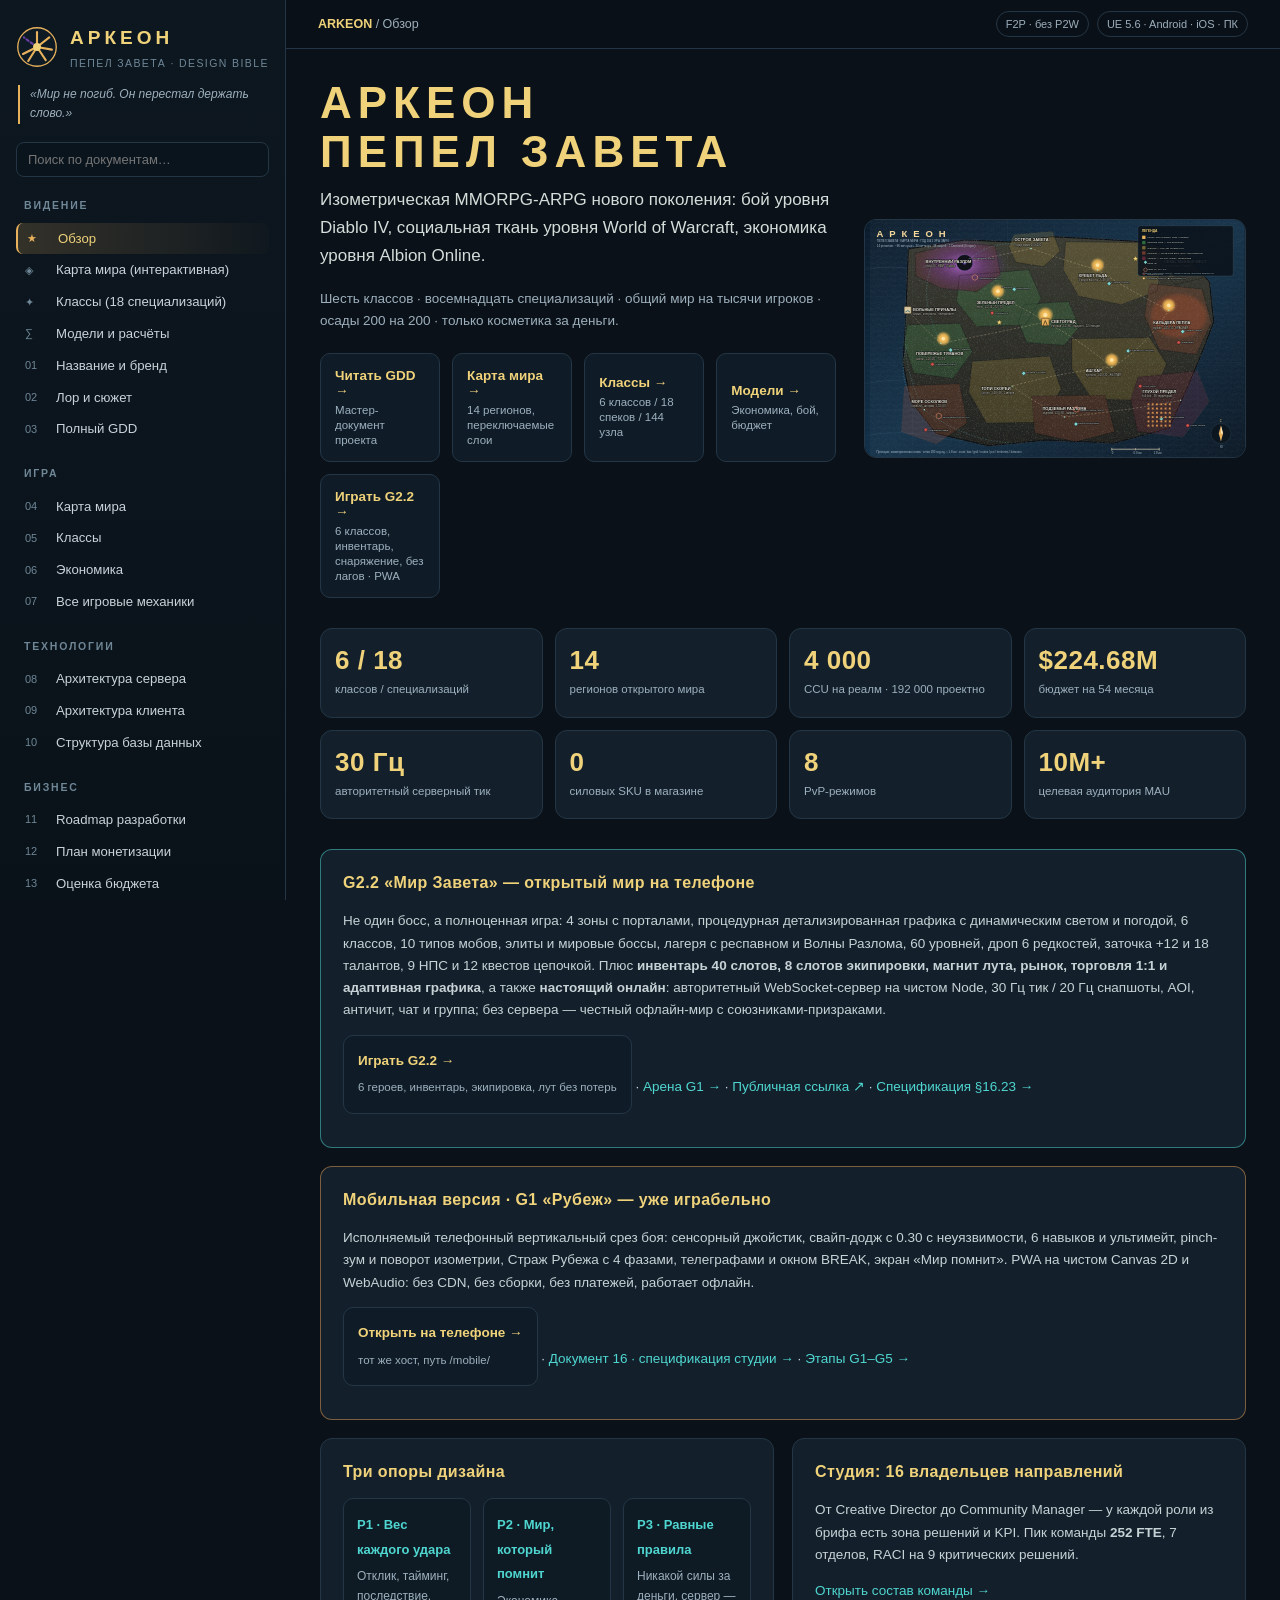
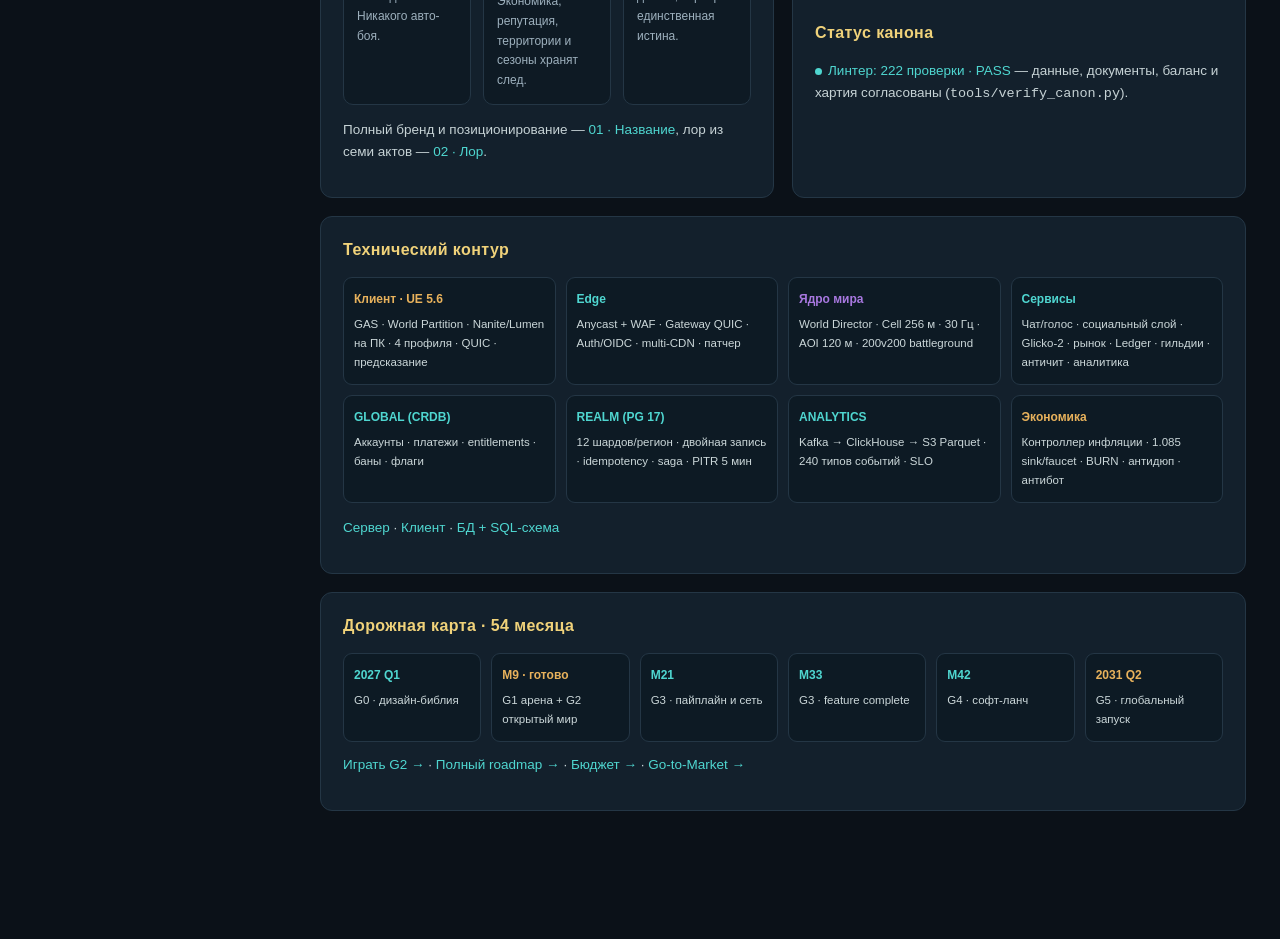
==== index.html @ 611d60ff "G2.2: align version strings and hub copy with the shipped build Co-authored-by: arena-agent <2970537" ====
<!DOCTYPE html>
<html lang="ru">
<head>
<meta charset="utf-8">
<meta name="viewport" content="width=device-width, initial-scale=1">
<title>ARKEON · Пепел Завета — Дизайн-библия</title>
<style>
:root{
  --bg:#0b1118; --bg2:#101a24; --panel:#13202c; --line:#243645;
  --gold:#e8b25c; --gold2:#f0d27a; --cyan:#4fd6d0; --violet:#a878e0;
  --red:#d6534f; --text:#e5e9e8; --muted:#9db0bd; --dim:#6f8797;
}
*{box-sizing:border-box}
html{scroll-behavior:smooth}
body{margin:0;background:var(--bg);color:var(--text);font:15px/1.65 -apple-system,BlinkMacSystemFont,"Segoe UI",Roboto,Arial,sans-serif}
a{color:var(--cyan);text-decoration:none} a:hover{text-decoration:underline}
button{font-family:inherit;cursor:pointer}
.layout{display:flex;min-height:100vh}
/* ---------- sidebar ---------- */
.side{width:286px;flex:0 0 286px;background:linear-gradient(180deg,#0d1720,#0a1219);border-right:1px solid var(--line);position:sticky;top:0;height:100vh;overflow-y:auto;padding:22px 16px 40px}
.brand{display:flex;gap:12px;align-items:center;margin-bottom:6px}
.brand svg{flex:0 0 42px}
.brand h1{font-size:19px;letter-spacing:4px;margin:0;color:var(--gold2);font-weight:700}
.brand small{display:block;color:var(--dim);font-size:10.5px;letter-spacing:1.4px;text-transform:uppercase;margin-top:2px}
.tagline{color:var(--muted);font-size:12px;font-style:italic;margin:12px 2px 18px;border-left:2px solid var(--gold);padding-left:10px}
.search{width:100%;padding:9px 11px;background:#0a141d;border:1px solid var(--line);border-radius:8px;color:var(--text);font-size:13px;outline:none}
.search:focus{border-color:var(--cyan)}
.navgroup{margin-top:20px}
.navgroup h4{font-size:10.5px;letter-spacing:1.8px;color:var(--dim);text-transform:uppercase;margin:0 0 8px 8px;font-weight:600}
.nav a{display:flex;gap:9px;align-items:center;padding:7px 9px;border-radius:7px;color:#c7d3d9;font-size:13.2px;line-height:1.35}
.nav a:hover{background:#182836;text-decoration:none}
.nav a.active{background:linear-gradient(90deg,rgba(232,178,92,.18),rgba(232,178,92,.02));color:var(--gold2);border-left:2px solid var(--gold)}
.nav a .num{font-size:11px;color:var(--dim);min-width:22px;font-variant-numeric:tabular-nums}
.nav a.active .num{color:var(--gold)}
.side-foot{margin-top:26px;padding-top:16px;border-top:1px solid var(--line);font-size:11px;color:var(--dim)}
.side-foot code{color:var(--cyan);font-size:10.5px}
/* ---------- main ---------- */
.main{flex:1;min-width:0;padding:0 0 80px}
.topbar{position:sticky;top:0;z-index:5;background:rgba(11,17,24,.92);backdrop-filter:blur(8px);border-bottom:1px solid var(--line);padding:11px 32px;display:flex;justify-content:space-between;align-items:center;gap:16px}
.crumbs{font-size:12.5px;color:var(--muted)} .crumbs b{color:var(--gold2)}
.pill{font-size:11px;border:1px solid var(--line);padding:3px 9px;border-radius:20px;color:var(--muted)}
.content{max-width:1180px;margin:0 auto;padding:30px 34px}
/* ---------- dashboard ---------- */
.hero{display:grid;grid-template-columns:1.15fr .85fr;gap:28px;align-items:center;margin-bottom:30px}
.hero h2{font-size:44px;line-height:1.1;letter-spacing:6px;margin:0 0 10px;color:var(--gold2);font-weight:800}
.hero p.lead{font-size:17px;color:#d4ddd9;margin:0 0 18px}
.hero .sub{color:var(--muted);font-size:13.5px}
.kpis{display:grid;grid-template-columns:repeat(4,1fr);gap:12px;margin:22px 0 30px}
.kpi{background:var(--panel);border:1px solid var(--line);border-radius:12px;padding:16px 14px}
.kpi b{display:block;font-size:26px;color:var(--gold2);letter-spacing:.5px;line-height:1.2}
.kpi span{font-size:11.5px;color:var(--muted)}
.grid2{display:grid;grid-template-columns:1fr 1fr;gap:18px}
.card{background:var(--panel);border:1px solid var(--line);border-radius:12px;padding:20px 22px;margin-bottom:18px}
.card h3{margin:0 0 12px;font-size:16px;color:var(--gold2);letter-spacing:.4px}
.card p{color:#c6d2d5;font-size:13.5px}
.pillars{display:grid;grid-template-columns:repeat(3,1fr);gap:12px;margin-top:12px}
.pillar{border:1px solid var(--line);border-radius:10px;padding:13px;background:#0e1a24}
.pillar b{color:var(--cyan);font-size:13px} .pillar p{font-size:12px;color:var(--muted);margin:6px 0 0}
.launchpad{display:grid;grid-template-columns:repeat(4,1fr);gap:12px}
.launch{border:1px solid var(--line);background:#0f1c27;border-radius:10px;padding:14px;text-align:left;color:var(--text);transition:.15s}
.launch:hover{border-color:var(--gold);transform:translateY(-2px);text-decoration:none}
.launch b{display:block;color:var(--gold2);font-size:13.5px;margin-bottom:4px}
.launch span{font-size:11.5px;color:var(--muted)}
.diagram{display:grid;grid-template-columns:repeat(4,1fr);gap:10px;margin-top:14px}
.dbox{background:#0d1a24;border:1px solid var(--line);border-radius:9px;padding:12px 10px;font-size:11.5px;color:#cbd7d9}
.dbox b{display:block;color:var(--cyan);font-size:12px;margin-bottom:5px}
.dbox.gold b{color:var(--gold)}
.dbox.violet b{color:var(--violet)}
/* map */
.mapwrap{background:#0a141d;border:1px solid var(--line);border-radius:12px;overflow:hidden}
.mapwrap svg{display:block;width:100%;height:auto}
.layers{display:flex;flex-wrap:wrap;gap:8px;margin:12px 0}
.layer-btn{background:#132432;border:1px solid var(--line);color:var(--muted);border-radius:20px;padding:5px 12px;font-size:11.5px}
.layer-btn.on{background:rgba(79,214,208,.14);border-color:var(--cyan);color:var(--cyan)}
/* classes */
.classgrid{display:grid;grid-template-columns:repeat(3,1fr);gap:14px}
.classcard{background:#0f1c27;border:1px solid var(--line);border-radius:12px;padding:16px}
.classcard h4{margin:0 0 3px;color:var(--gold2);font-size:16px}
.classcard .role{font-size:11.5px;color:var(--cyan);margin-bottom:10px}
.classcard dl{display:grid;grid-template-columns:auto 1fr;gap:4px 10px;font-size:11.8px;margin:0}
.classcard dt{color:var(--dim)} .classcard dd{margin:0;color:#cdd8da}
.classcard .specs{margin-top:10px;font-size:11.5px;color:var(--muted)}
.charts{display:grid;grid-template-columns:1fr 1fr;gap:16px}
.chart{background:#0a141d;border:1px solid var(--line);border-radius:12px;overflow:hidden}
.chart svg,.chart img{display:block;width:100%;height:auto}
.chart .cap{padding:9px 14px;font-size:11.5px;color:var(--muted);border-top:1px solid var(--line)}
/* ---------- markdown ---------- */
.md h1{font-size:31px;color:var(--gold2);letter-spacing:.6px;margin:0 0 8px;line-height:1.25}
.md h2{font-size:23px;color:var(--gold2);margin:34px 0 12px;padding-bottom:8px;border-bottom:1px solid var(--line)}
.md h3{font-size:18px;color:#e7d7ad;margin:26px 0 10px}
.md h4{font-size:15px;color:var(--cyan);margin:20px 0 8px}
.md p{color:#d2dcdd;margin:10px 0}
.md blockquote{border-left:3px solid var(--gold);background:#101d28;margin:14px 0;padding:10px 16px;color:var(--muted);font-size:13.5px}
.md blockquote p{margin:4px 0}
.md ul,.md ol{padding-left:22px;color:#d2dcdd} .md li{margin:4px 0}
.md code{background:#0b1a24;border:1px solid #1e3340;border-radius:4px;padding:1px 5px;color:var(--cyan);font-size:12.5px}
.md pre{background:#08131c;border:1px solid var(--line);border-radius:10px;padding:14px 16px;overflow:auto;font-size:12.5px;line-height:1.55}
.md pre code{background:none;border:0;padding:0;color:#bcd6d3}
.md pre.mermaid{background:#0c1a22;border-left:3px solid var(--violet)}
.md table{border-collapse:collapse;width:100%;margin:14px 0;font-size:12.9px;display:block;overflow-x:auto}
.md th,.md td{border:1px solid var(--line);padding:7px 10px;text-align:left;vertical-align:top}
.md th{background:#162634;color:var(--gold2);white-space:nowrap}
.md tr:nth-child(even) td{background:rgba(255,255,255,.018)}
.md td{color:#cdd8da;min-width:90px}
.md hr{border:0;border-top:1px solid var(--line);margin:26px 0}
.md a{color:var(--cyan);border-bottom:1px dotted rgba(79,214,208,.5)}
.md .check{list-style:none;margin-left:-18px}
.md .check:before{content:"☐ ";color:var(--gold)}
.md .mermaid-note{font-size:11px;color:var(--dim);margin-top:-8px;margin-bottom:10px}
.docmeta{display:flex;gap:10px;align-items:center;flex-wrap:wrap;margin-bottom:22px;font-size:11.5px;color:var(--dim)}
.docmeta a{border:1px solid var(--line);border-radius:6px;padding:3px 9px}
.status{display:inline-flex;align-items:center;gap:6px;color:var(--cyan)}
.status i{width:7px;height:7px;background:var(--cyan);border-radius:50%;display:inline-block}
.loader{color:var(--muted);padding:40px;text-align:center}
@media(max-width:1100px){.hero{grid-template-columns:1fr}.kpis,.launchpad,.diagram{grid-template-columns:repeat(2,1fr)}.classgrid,.charts,.grid2{grid-template-columns:1fr}}
@media(max-width:760px){.side{position:relative;width:100%;height:auto;flex-basis:auto;border-right:0;border-bottom:1px solid var(--line)}.layout{display:block}.content{padding:22px 16px}.topbar{padding:10px 16px}.kpis,.launchpad,.diagram,.classgrid,.charts,.grid2{grid-template-columns:1fr}.hero h2{font-size:32px}}
</style>
</head>
<body>
<div class="layout">
  <aside class="side">
    <div class="brand">
      <svg viewBox="0 0 48 48" width="42" height="42" aria-hidden="true">
        <circle cx="24" cy="24" r="22" fill="#0e1a24" stroke="#e8b25c" stroke-width="1.5"/>
        <g stroke="#e8b25c" stroke-width="2.4" stroke-linecap="round">
          <line x1="24" y1="24" x2="24" y2="7"/><line x1="24" y1="24" x2="38" y2="13"/>
          <line x1="24" y1="24" x2="41" y2="27"/><line x1="24" y1="24" x2="34" y2="39"/>
          <line x1="24" y1="24" x2="14" y2="40"/><line x1="24" y1="24" x2="8" y2="32"/>
        </g>
        <line x1="24" y1="24" x2="9" y2="13" stroke="#6b3fa8" stroke-width="2.4" stroke-dasharray="3 3" stroke-linecap="round"/>
        <circle cx="24" cy="24" r="4.5" fill="#f0d27a"/>
      </svg>
      <div><h1>АРКЕОН</h1><small>Пепел Завета · Design Bible</small></div>
    </div>
    <div class="tagline">«Мир не погиб. Он перестал держать слово.»</div>
    <input id="search" class="search" placeholder="Поиск по документам…" autocomplete="off">
    <nav id="nav" class="nav"></nav>
    <div class="side-foot">
      Источник истины: <code>data/canon.json</code><br>
      Проверка: <code>python3 tools/verify_canon.py</code><br>
      Версия 1.2 · 2027-Q1 · 16 документов · G2
    </div>
  </aside>

  <main class="main">
    <div class="topbar">
      <div class="crumbs" id="crumbs"><b>ARKEON</b> / Обзор</div>
      <div style="display:flex;gap:8px"><span class="pill" id="pill">F2P · без P2W</span><span class="pill">UE 5.6 · Android · iOS · ПК</span></div>
    </div>
    <div class="content" id="content"><div class="loader">Загрузка дизайн-библии…</div></div>
  </main>
</div>

<script>
/* ============================ данные навигации ============================ */
const DOCS=[
 {f:'01-title.md',       t:'Название и бренд',        g:'Видение'},
 {f:'02-lore.md',        t:'Лор и сюжет',             g:'Видение'},
 {f:'03-gdd.md',         t:'Полный GDD',              g:'Видение'},
 {f:'04-world-map.md',   t:'Карта мира',              g:'Игра'},
 {f:'05-classes.md',     t:'Классы',                  g:'Игра'},
 {f:'06-economy.md',     t:'Экономика',               g:'Игра'},
 {f:'07-mechanics.md',   t:'Все игровые механики',    g:'Игра'},
 {f:'08-server.md',      t:'Архитектура сервера',     g:'Технологии'},
 {f:'09-client.md',      t:'Архитектура клиента',     g:'Технологии'},
 {f:'10-db.md',          t:'Структура базы данных',   g:'Технологии'},
 {f:'11-roadmap.md',     t:'Roadmap разработки',      g:'Бизнес'},
 {f:'12-monetization.md',t:'План монетизации',        g:'Бизнес'},
 {f:'13-budget.md',      t:'Оценка бюджета',          g:'Бизнес'},
 {f:'14-team.md',        t:'Состав команды',          g:'Бизнес'},
 {f:'15-launch.md',      t:'Запуск и продвижение',    g:'Бизнес'},
 {f:'16-mobile.md',      t:'Мобильная версия (G1)',   g:'Мобильная'},
];
const VIEWS=[
 {id:'overview', t:'Обзор', g:'Видение'},
 {id:'map',      t:'Карта мира (интерактивная)', g:'Видение'},
 {id:'classes',  t:'Классы (18 специализаций)', g:'Видение'},
 {id:'models',   t:'Модели и расчёты', g:'Видение'},
];
const ALL=[...VIEWS,...DOCS.map(d=>({id:d.f,t:d.t,g:d.g}))];
const nav=document.getElementById('nav');
const groups=['Видение','Игра','Технологии','Бизнес','Мобильная'];
let active='overview';
function buildNav(filter=''){
  nav.innerHTML='';
  groups.forEach(g=>{
    const items=ALL.filter(x=>x.g===g && (x.t.toLowerCase().includes(filter)||x.id.toLowerCase().includes(filter)));
    if(!items.length)return;
    const sec=document.createElement('div');sec.className='navgroup';
    sec.innerHTML=`<h4>${g}</h4>`;
    items.forEach(x=>{
      const a=document.createElement('a');a.href='#'+x.id;a.dataset.id=x.id;
      a.innerHTML=`<span class="num">${x.id==='overview'?'★':x.id==='map'?'◈':x.id==='classes'?'✦':x.id==='models'?'∑':x.id.slice(0,2)}</span><span>${x.t}</span>`;
      if(x.id===active)a.classList.add('active');
      a.onclick=e=>{e.preventDefault();go(x.id)};
      sec.appendChild(a);
    });
    nav.appendChild(sec);
  });
}
buildNav();
document.getElementById('search').addEventListener('input',e=>buildNav(e.target.value.trim().toLowerCase()));

/* ============================Мини-рендерер Markdown ============================ */
function esc(s){return s.replace(/&/g,'&amp;').replace(/</g,'&lt;').replace(/>/g,'&gt;').replace(/"/g,'&quot;')}
function inline(s){
  s=esc(s);
  s=s.replace(/`([^`]+)`/g,'<code>$1</code>');
  s=s.replace(/\*\*([^*]+)\*\*/g,'<strong>$1</strong>');
  s=s.replace(/(^|\W)\*([^*\n]+)\*(?=\W|$)/g,'$1<em>$2</em>');
  s=s.replace(/\[([^\]]+)\]\(([^)]+)\)/g,(m,txt,url)=>{
    const target=url.replace(/^docs\//,'').replace(/^\.\//,'');
    const found=DOCS.find(d=>d.f===target||target.startsWith(d.f.slice(0,2)));
    if(found&&!url.startsWith('http'))return `<a href="#${found.f}" data-doc="${found.f}">${txt}</a>`;
    if(/^https?:/.test(url))return `<a href="${url}" target="_blank" rel="noopener">${txt}</a>`;
    return `<a href="${url}" target="_blank" rel="noopener">${txt}</a>`;
  });
  return s;
}
function renderMD(md){
  md=md.replace(/<!--[\s\S]*?-->/g,'');
  const L=md.split('\n');let out=[],i=0;
  const isTable=l=>/^\s*\|/.test(l);
  while(i<L.length){
    let l=L[i];
    if(!l.trim()){i++;continue}
    if(/^```/.test(l.trim())){
      const lang=l.trim().slice(3).trim();let buf=[];
      i++;while(i<L.length&&!/^```/.test(L[i].trim())){buf.push(L[i]);i++}i++;
      const cls=lang==='mermaid'?'mermaid':'';
      out.push(`<pre class="${cls}"><code>${esc(buf.join('\n'))}</code></pre>`);
      if(lang==='mermaid')out.push('<p class="mermaid-note">Mermaid-диаграмма: в GitHub она отображается графически, здесь показан исходник.</p>');
      continue;
    }
    if(/^#{1,4}\s/.test(l)){
      const n=(l.match(/^#+/)||[''])[0].length;
      out.push(`<h${n}>${inline(l.replace(/^#+\s*/,''))}</h${n}>`);i++;continue;
    }
    if(/^>\s?/.test(l)){
      let buf=[];while(i<L.length&&/^>\s?/.test(L[i])){buf.push(L[i].replace(/^>\s?/,''));i++}
      out.push(`<blockquote>${buf.map(x=>`<p>${inline(x)}</p>`).join('')}</blockquote>`);continue;
    }
    if(/^\s*(---|\*\*\*|___)\s*$/.test(l)){out.push('<hr>');i++;continue}
    if(isTable(l)){
      let rows=[];while(i<L.length&&isTable(L[i])){rows.push(L[i].trim());i++}
      const cells=r=>r.replace(/^\||\|$/g,'').split('|').map(c=>c.trim());
      const head=cells(rows[0]);
      let body=rows.slice(rows[1]&&/^[\|\s:\-]+$/.test(rows[1])?2:1).map(r=>`<tr>${cells(r).map(c=>`<td>${inline(c)}</td>`).join('')}</tr>`).join('');
      out.push(`<table><thead><tr>${head.map(h=>`<th>${inline(h)}</th>`).join('')}</tr></thead><tbody>${body}</tbody></table>`);
      continue;
    }
    if(/^\s*([-*]|\d+\.)\s/.test(l)){
      const ordered=/^\s*\d+\./.test(l);let buf=[];
      while(i<L.length&&/^\s*([-*]|\d+\.)\s/.test(L[i])){
        let raw=L[i].replace(/^\s*([-*]|\d+\.)\s/,'');
        let cls='';
        if(/^\[[ xX]\]/.test(raw)){cls=' class="check"';raw=raw.replace(/^\[[ xX]\]\s*/,'')}
        buf.push(`<li${cls}>${inline(raw)}</li>`);i++;
      }
      out.push(`<${ordered?'ol':'ul'}>${buf.join('')}</${ordered?'ol':'ul'}>`);continue;
    }
    // paragraph
    let buf=[];
    while(i<L.length&&L[i].trim()&&!/^#{1,4}\s|^>|^```|^\s*(---|\*\*\*|___)\s*$/.test(L[i])&&!isTable(L[i])&&!/^\s*([-*]|\d+\.)\s/.test(L[i])){buf.push(L[i]);i++}
    out.push(`<p>${inline(buf.join(' '))}</p>`);
  }
  return out.join('\n');
}
function bindDocLinks(root){
  root.querySelectorAll('a[data-doc]').forEach(a=>a.onclick=e=>{e.preventDefault();go(a.dataset.doc)});
}

/* ============================ роутер ============================ */
const content=document.getElementById('content');
const crumbs=document.getElementById('crumbs');
async function fetchText(p){const r=await fetch(p);if(!r.ok)throw new Error(p+' → '+r.status);return r.text()}
function setHeader(title,sub){crumbs.innerHTML=`<b>ARKEON</b> / ${sub?sub+' / ':''}${title}`}
function go(id){
  active=id;buildNav(document.getElementById('search').value.trim().toLowerCase());
  location.hash=id;
  const v=ALL.find(x=>x.id===id);
  setHeader(v?v.t:'Обзор',v&&v.g!=='Видение'?v.g:'');
  if(id==='overview')return viewOverview();
  if(id==='map')return viewMap();
  if(id==='classes')return viewClasses();
  if(id==='models')return viewModels();
  content.innerHTML='<div class="loader">Загрузка документа…</div>';
  fetchText('docs/'+id).then(md=>{
    content.innerHTML=`<div class="docmeta"><span class="status"><i></i> Утверждено к препродакшену · v1.0</span>
      <span>·</span><a href="docs/${id}" target="_blank" rel="noopener">Открыть Markdown ↗</a>
      <span>·</span><span>Источник: docs/${id}</span></div><article class="md" id="article">${renderMD(md)}</article>`;
    bindDocLinks(content);
    window.scrollTo({top:0,behavior:'instant'});
  }).catch(e=>{content.innerHTML=`<div class="loader">Не удалось загрузить docs/${id}: ${e.message}<br><small>Запустите локальный сервер: <code>python3 -m http.server 8000</code></small></div>`});
}

/* ============================ Обзор ============================ */
function viewOverview(){
  content.innerHTML=`
  <div class="hero">
    <div>
      <h2>АРКЕОН<br>ПЕПЕЛ ЗАВЕТА</h2>
      <p class="lead">Изометрическая MMORPG-ARPG нового поколения: бой уровня Diablo IV, социальная ткань уровня World of Warcraft, экономика уровня Albion Online.</p>
      <p class="sub">Шесть классов · восемнадцать специализаций · общий мир на тысячи игроков · осады 200 на 200 · только косметика за деньги.</p>
      <div class="launchpad" style="margin-top:20px">
        <button class="launch" onclick="go('03-gdd.md')"><b>Читать GDD →</b><span>Мастер-документ проекта</span></button>
        <button class="launch" onclick="go('map')"><b>Карта мира →</b><span>14 регионов, переключаемые слои</span></button>
        <button class="launch" onclick="go('classes')"><b>Классы →</b><span>6 классов / 18 спеков / 144 узла</span></button>
        <button class="launch" onclick="go('models')"><b>Модели →</b><span>Экономика, бой, бюджет</span></button>
        <button class="launch" onclick="location.href='mobile/index.html'"><b>Играть G2.2 →</b><span>6 классов, инвентарь, снаряжение, без лагов · PWA</span></button>
      </div>
    </div>
    <div class="mapwrap" id="miniMap" style="max-height:330px;overflow:hidden"><div class="loader">Карта…</div></div>
  </div>

  <div class="kpis">
    <div class="kpi"><b>6 / 18</b><span>классов / специализаций</span></div>
    <div class="kpi"><b>14</b><span>регионов открытого мира</span></div>
    <div class="kpi"><b>4 000</b><span>CCU на реалм · 192 000 проектно</span></div>
    <div class="kpi"><b>$224.68M</b><span>бюджет на 54 месяца</span></div>
    <div class="kpi"><b>30 Гц</b><span>авторитетный серверный тик</span></div>
    <div class="kpi"><b>0</b><span>силовых SKU в магазине</span></div>
    <div class="kpi"><b>8</b><span>PvP-режимов</span></div>
    <div class="kpi"><b>10M+</b><span>целевая аудитория MAU</span></div>
  </div>

  <div class="card" style="border-color:rgba(79,214,208,.5)">
    <h3>G2.2 «Мир Завета» — открытый мир на телефоне</h3>
    <p>Не один босс, а полноценная игра: 4 зоны с порталами, процедурная детализированная графика с динамическим светом и погодой, 6 классов, 10 типов мобов, элиты и мировые боссы, лагеря с респавном и Волны Разлома, 60 уровней, дроп 6 редкостей, заточка +12 и 18 талантов, 9 НПС и 12 квестов цепочкой. Плюс <b>инвентарь 40 слотов, 8 слотов экипировки, магнит лута, рынок, торговля 1:1 и адаптивная графика</b>, а также <b>настоящий онлайн</b>: авторитетный WebSocket-сервер на чистом Node, 30 Гц тик / 20 Гц снапшоты, AOI, античит, чат и группа; без сервера — честный офлайн-мир с союзниками-призраками.</p>
    <p style="margin-top:12px"><a href="mobile/index.html" class="launch" style="display:inline-block;text-decoration:none"><b>Играть G2.2 →</b><span>6 героев, инвентарь, экипировка, лут без потерь</span></a> · <a href="mobile/g1.html">Арена G1 →</a> · <a href="https://reshet21.github.io/Mmorpg-arpg/mobile/" target="_blank" rel="noopener">Публичная ссылка ↗</a> · <a href="#16-mobile.md" onclick="go('16-mobile.md');return false">Спецификация §16.23 →</a></p>
  </div>

  <div class="card" style="border-color:rgba(255,170,90,.45)">
    <h3>Мобильная версия · G1 «Рубеж» — уже играбельно</h3>
    <p>Исполняемый телефонный вертикальный срез боя: сенсорный джойстик, свайп-додж с 0.30 с неуязвимости, 6 навыков и ультимейт, pinch-зум и поворот изометрии, Страж Рубежа с 4 фазами, телеграфами и окном BREAK, экран «Мир помнит». PWA на чистом Canvas 2D и WebAudio: без CDN, без сборки, без платежей, работает офлайн.</p>
    <p style="margin-top:12px"><a href="mobile/index.html" class="launch" style="display:inline-block;text-decoration:none"><b>Открыть на телефоне →</b><span>тот же хост, путь /mobile/</span></a> · <a href="#16-mobile.md" onclick="go('16-mobile.md');return false">Документ 16 · спецификация студии →</a> · <a href="#11-roadmap.md" onclick="go('11-roadmap.md');return false">Этапы G1–G5 →</a></p>
  </div>

  <div class="grid2">
    <div class="card"><h3>Три опоры дизайна</h3>
      <div class="pillars">
        <div class="pillar"><b>P1 · Вес каждого удара</b><p>Отклик, тайминг, последствие. Никакого авто-боя.</p></div>
        <div class="pillar"><b>P2 · Мир, который помнит</b><p>Экономика, репутация, территории и сезоны хранят след.</p></div>
        <div class="pillar"><b>P3 · Равные правила</b><p>Никакой силы за деньги, сервер — единственная истина.</p></div>
      </div>
      <p style="margin-top:14px">Полный бренд и позиционирование — <a href="#01-title.md" onclick="go('01-title.md');return false">01 · Название</a>, лор из семи актов — <a href="#02-lore.md" onclick="go('02-lore.md');return false">02 · Лор</a>.</p>
    </div>
    <div class="card"><h3>Студия: 16 владельцев направлений</h3>
      <p>От Creative Director до Community Manager — у каждой роли из брифа есть зона решений и KPI. Пик команды <b>252 FTE</b>, 7 отделов, RACI на 9 критических решений.</p>
      <p><a href="#14-team.md" onclick="go('14-team.md');return false">Открыть состав команды →</a></p>
      <h3 style="margin-top:18px">Статус канона</h3>
      <p><span class="status"><i></i> Линтер: 222 проверки · PASS</span> — данные, документы, баланс и хартия согласованы (<code>tools/verify_canon.py</code>).</p>
    </div>
  </div>

  <div class="card"><h3>Технический контур</h3>
    <div class="diagram">
      <div class="dbox gold"><b>Клиент · UE 5.6</b>GAS · World Partition · Nanite/Lumen на ПК · 4 профиля · QUIC · предсказание</div>
      <div class="dbox"><b>Edge</b>Anycast + WAF · Gateway QUIC · Auth/OIDC · multi-CDN · патчер</div>
      <div class="dbox violet"><b>Ядро мира</b>World Director · Cell 256 м · 30 Гц · AOI 120 м · 200v200 battleground</div>
      <div class="dbox"><b>Сервисы</b>Чат/голос · социальный слой · Glicko-2 · рынок · Ledger · гильдии · античит · аналитика</div>
      <div class="dbox"><b>GLOBAL (CRDB)</b>Аккаунты · платежи · entitlements · баны · флаги</div>
      <div class="dbox"><b>REALM (PG 17)</b>12 шардов/регион · двойная запись · idempotency · saga · PITR 5 мин</div>
      <div class="dbox"><b>ANALYTICS</b>Kafka → ClickHouse → S3 Parquet · 240 типов событий · SLO</div>
      <div class="dbox gold"><b>Экономика</b>Контроллер инфляции · 1.085 sink/faucet · BURN · антидюп · антибот</div>
    </div>
    <p style="margin-top:14px"><a href="#08-server.md" onclick="go('08-server.md');return false">Сервер</a> · <a href="#09-client.md" onclick="go('09-client.md');return false">Клиент</a> · <a href="#10-db.md" onclick="go('10-db.md');return false">БД + SQL-схема</a></p>
  </div>

  <div class="card"><h3>Дорожная карта · 54 месяца</h3>
    <div class="diagram" style="grid-template-columns:repeat(6,1fr)">
      <div class="dbox"><b>2027 Q1</b>G0 · дизайн-библия</div>
      <div class="dbox gold"><b>M9 · готово</b>G1 арена + G2 открытый мир</div>
      <div class="dbox"><b>M21</b>G3 · пайплайн и сеть</div>
      <div class="dbox"><b>M33</b>G3 · feature complete</div>
      <div class="dbox"><b>M42</b>G4 · софт-ланч</div>
      <div class="dbox gold"><b>2031 Q2</b>G5 · глобальный запуск</div>
    </div>
    <p style="margin-top:12px"><a href="mobile/index.html">Играть G2 →</a> · <a href="#11-roadmap.md" onclick="go('11-roadmap.md');return false">Полный roadmap →</a> · <a href="#13-budget.md" onclick="go('13-budget.md');return false">Бюджет →</a> · <a href="#15-launch.md" onclick="go('15-launch.md');return false">Go-to-Market →</a></p>
  </div>`;
  fetchText('assets/world-map.svg').then(svg=>{
    const el=document.getElementById('miniMap');if(el)el.innerHTML=svg;
  }).catch(()=>{});
  bindDocLinks(content);
}

/* ============================ Карта ============================ */
const LAYERS=[['layer-law','Зоны закона'],['layer-grid','Сетка'],['layer-routes','Маршруты'],['layer-poi','POI и подписи'],['layer-territories','Территории'],['layer-beacons','Светочи']];
function viewMap(){
  content.innerHTML=`<div class="docmeta"><span class="status"><i></i> Векторный ассет · assets/world-map.svg</span><span>·</span><a href="assets/world-map.svg" target="_blank">Открыть SVG ↗</a></div>
  <h1 style="font-size:31px;color:var(--gold2);margin:0 0 8px">Карта мира Аркеон</h1>
  <p style="color:var(--muted);font-size:13.5px">14 регионов · 7 Светочей (шесть горят) · 36 территорий · 8 данжей · 3 рейда · 6 мировых боссов · 38 якорей. Переключайте слои кнопками ниже.</p>
  <div class="layers" id="layers"></div>
  <div class="mapwrap" id="fullMap"><div class="loader">Загрузка карты…</div></div>
  <div class="grid2" style="margin-top:18px">
    <div class="card"><h3>Градация риска</h3><p>Зелёная — PvP выключен · Жёлтая — PvP без потерь · Красная — частичный дроп и 25% BURN · Чёрная — full-loot и 30% BURN. Риск растёт от центра (Светоград) к периферии (Глухой Предел).</p><p><a href="#04-world-map.md" onclick="go('04-world-map.md');return false">Документ по миру →</a></p></div>
    <div class="card"><h3>Данные регионов</h3><div id="regionList" style="font-size:12.5px;color:var(--muted)">Загрузка…</div></div>
  </div>`;
  const lw=document.getElementById('layers');
  LAYERS.forEach(([id,label])=>{
    const b=document.createElement('button');b.className='layer-btn'+(id==='layer-grid'?'':' on');b.textContent=label;b.dataset.layer=id;
    b.onclick=()=>{
      b.classList.toggle('on');
      const g=document.querySelector('#fullMap #'+id);
      if(g)g.style.display=b.classList.contains('on')?'':'none';
    };lw.appendChild(b);
  });
  fetchText('assets/world-map.svg').then(svg=>{
    document.getElementById('fullMap').innerHTML=svg;
    const grid=document.querySelector('#fullMap #layer-grid');if(grid)grid.style.display='none';
  }).catch(e=>{document.getElementById('fullMap').innerHTML='<div class="loader">'+e.message+'</div>'});
  fetchText('data/world.json').then(t=>{
    const w=JSON.parse(t);
    document.getElementById('regionList').innerHTML=w.regions.map(r=>
      `<div style="padding:5px 0;border-bottom:1px solid var(--line)"><b style="color:var(--gold2)">${r.name}</b> · ${r.biome} · L${r.levels} · ${r.law.toUpperCase()}</div>`).join('');
  }).catch(()=>{});
  bindDocLinks(content);
}

/* ============================ Классы ============================ */
function viewClasses(){
  content.innerHTML=`<div class="docmeta"><span class="status"><i></i> Данные: data/classes.json</span><span>·</span><a href="#05-classes.md" onclick="go('05-classes.md');return false">Полная спецификация →</a></div>
  <h1 style="font-size:31px;color:var(--gold2);margin:0 0 8px">Шесть классов · восемнадцать специализаций</h1>
  <p style="color:var(--muted);font-size:13.5px">48 активных навыков, 18 ультимейтов, 144 узла талантов. Таблицы в GDD генерируются из этого же JSON.</p>
  <div class="classgrid" id="classgrid"><div class="loader">Загрузка…</div></div>
  <div class="charts" style="margin-top:18px">
    <div class="chart" id="rolechart"><div class="loader">…</div></div>
    <div class="chart" id="dpschart"><div class="loader">…</div></div>
  </div>`;
  fetchText('data/classes.json').then(t=>{
    const d=JSON.parse(t);
    document.getElementById('classgrid').innerHTML=d.classes.map(c=>`
      <div class="classcard">
        <h4>${c.name_ru} <span style="color:var(--dim);font-size:11px">/ ${c.name_en}</span></h4>
        <div class="role">«${c.title}» · ${c.role}</div>
        <dl>
          <dt>Ресурс</dt><dd>${c.resource.name}</dd>
          <dt>Основной стат</dt><dd>${c.primary_stat}</dd>
          <dt>Оружие</dt><dd>${c.weapons.join(' · ')}</dd>
          <dt>Сложность</dt><dd>${c.difficulty}</dd>
          <dt>Навыков</dt><dd>${c.skills.length} + ультимейт</dd>
        </dl>
        <div class="specs"><b style="color:var(--cyan)">Специализации:</b> ${c.specs.map(s=>s.name).join(' · ')}</div>
        <div class="specs"><b style="color:var(--gold)">Ветки талантов:</b> ${c.talent_branches.map(b=>b.name).join(' / ')}</div>
      </div>`).join('');
  }).catch(e=>{});
  fetchText('assets/charts/classes-summary.svg').then(s=>{document.getElementById('rolechart').innerHTML=s+'<div class="cap">Пространство ролей: риск позиционирования × устойчивый урон</div>'});
  fetchText('assets/charts/combat-dps.svg').then(s=>{document.getElementById('dpschart').innerHTML=s+'<div class="cap">Эталонный DPS L60 после PTR-калибровки · разброс ±1.78%</div>'});
  bindDocLinks(content);
}

/* ============================ Модели ============================ */
function viewModels(){
  content.innerHTML=`<div class="docmeta"><span class="status"><i></i> Исполняемые модели · только stdlib Python</span></div>
  <h1 style="font-size:31px;color:var(--gold2);margin:0 0 8px">Модели и расчёты</h1>
  <p style="color:var(--muted);font-size:13.5px">Каждое число в документах можно пересчитать. Запуск: <code>python3 tools/economy_sim.py</code>, <code>combat_model.py</code>, <code>financial_model.py</code>, <code>gen_docs.py</code>, <code>verify_canon.py --strict</code>.</p>
  <div class="kpis" style="grid-template-columns:repeat(4,1fr)">
    <div class="kpi"><b>PASS</b><span>PI 98.79–100.43 за 30 дней</span></div>
    <div class="kpi"><b>PASS</b><span>sink/faucet 1.028–1.089</span></div>
    <div class="kpi"><b>PASS</b><span>DPS-разброс ±1.78%</span></div>
    <div class="kpi"><b>PASS</b><span>222/222 проверки канона</span></div>
  </div>
  <div class="charts">
    <div class="chart" id="ecochart"><div class="loader">…</div></div>
    <div class="chart" id="budgetchart"><div class="loader">…</div></div>
  </div>
  <div class="grid2" style="margin-top:18px">
    <div class="card"><h3>Экономика · 30 дней</h3>
      <p>Бот-шок на 12-й день, попытка дюпа на 20-й, приток +25% DAU на 25-й. Контроллер <code>R_t</code> удерживает индекс цен в коридоре, реконсиляция ledger отсекает 100% попыток дюпа.</p>
      <p><a href="data/economy_sim_30d.csv" target="_blank">CSV ↓</a> · <a href="#06-economy.md" onclick="go('06-economy.md');return false">Документ →</a></p>
    </div>
    <div class="card"><h3>Бюджет · 5 лет</h3>
      <p>Ровно <b>$224 680 000</b>, 12% контингенси, 5 траншей по вратам G0–G5. Базовый сценарий: окупаемость <b>28.9 мес.</b> после глобального запуска.</p>
      <p><a href="data/budget.csv" target="_blank">Бюджет CSV ↓</a> · <a href="data/revenue_scenarios.csv" target="_blank">Сценарии CSV ↓</a> · <a href="#13-budget.md" onclick="go('13-budget.md');return false">Документ →</a></p>
    </div>
    <div class="card"><h3>Бой: TTK-коридоры</h3>
      <p>Рейд-босс 72M HP → 301 с · данж-босс 14M → 94 с · мировой босс 240M → 253 с · PvP → 9.5 с. Все четыре проверки PASS.</p>
      <p><a href="data/combat_balance.csv" target="_blank">DPS CSV ↓</a></p>
    </div>
    <div class="card"><h3>Схема БД</h3>
      <p>81 таблица, 4 VIEW, триггеры баланса проводок и неотрицательного баланса, партиции, проверки дюпов. Исполняемый DDL: <code>sql/schema.sql</code>.</p>
      <p><a href="sql/schema.sql" target="_blank">Открыть SQL ↗</a> · <a href="#10-db.md" onclick="go('10-db.md');return false">Документ →</a></p>
    </div>
  </div>`;
  fetchText('assets/charts/economy-30d.svg').then(s=>{document.getElementById('ecochart').innerHTML=s+'<div class="cap">Индекс цен, денежная масса и sink/faucet · три шока</div>'});
  fetchText('assets/charts/budget.svg').then(s=>{document.getElementById('budgetchart').innerHTML=s+'<div class="cap">Бюджет по годам, $M (stacked)</div>'});
  bindDocLinks(content);
}

/* ============================ старт ============================ */
window.addEventListener('hashchange',()=>{const h=location.hash.slice(1);if(h&&h!==active)go(h)});
go(location.hash.slice(1)||'overview');
</script>
</body>
</html>
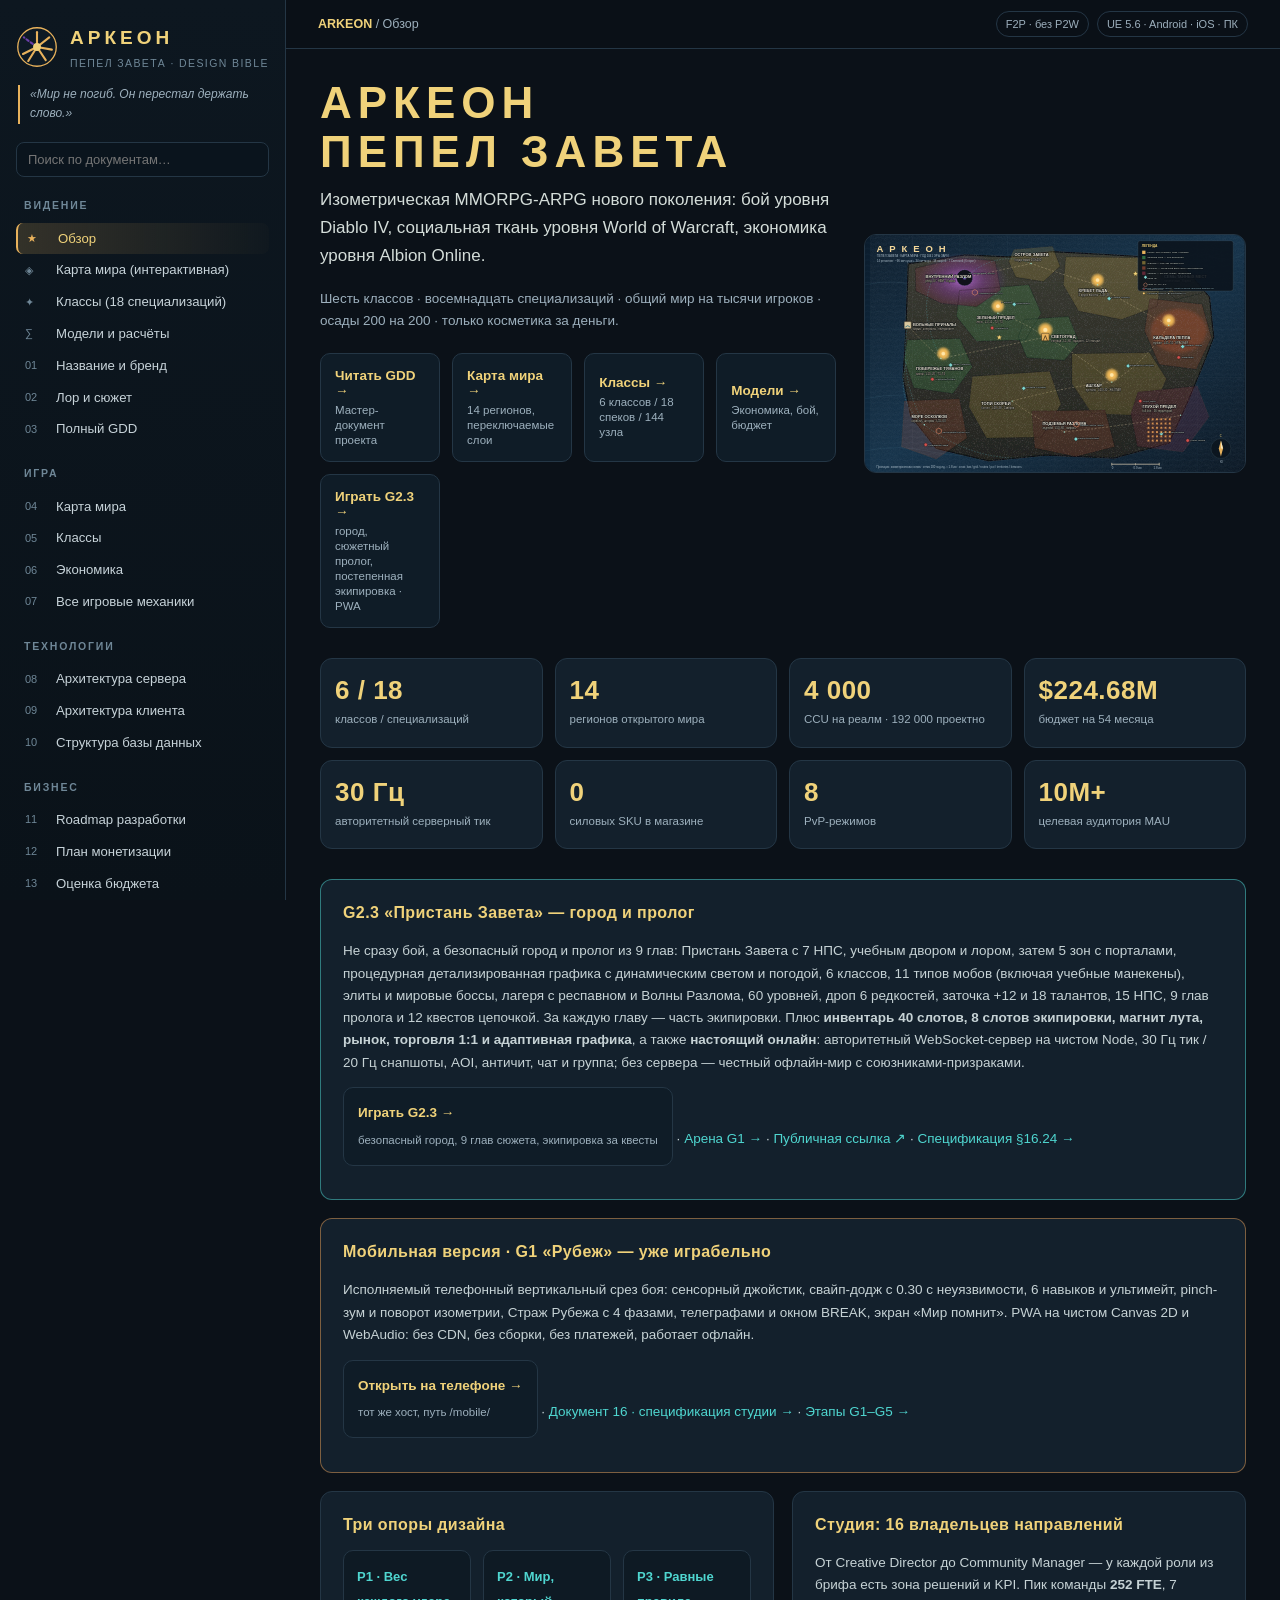
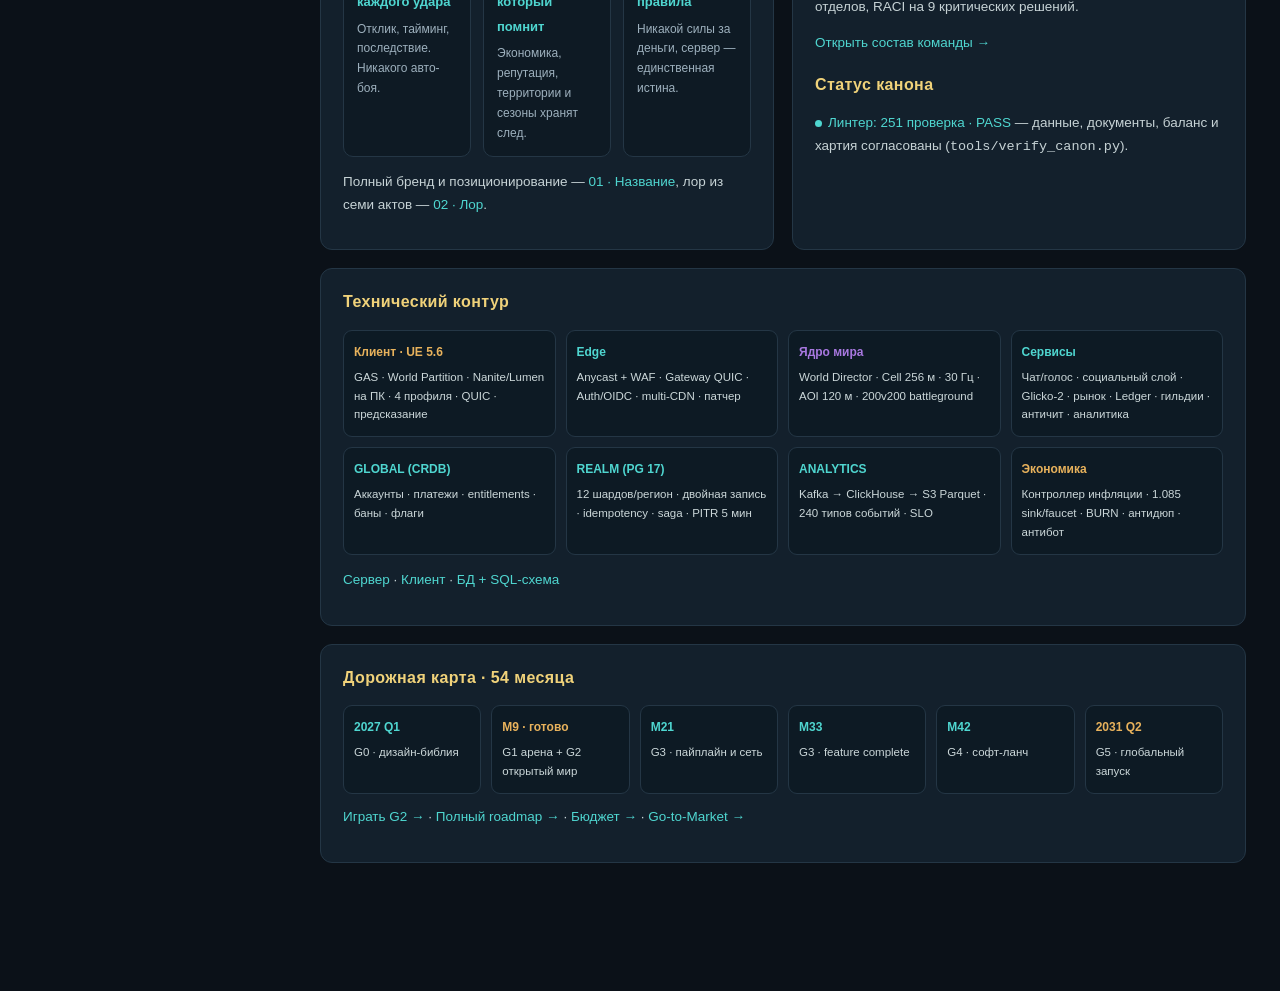
==== commit 21d807e9: "G2.3: safe city Covenant Haven, 9-chapter story prologue, gradual gear rewards Co-authored-by: arena" ====
--- a/index.html
+++ b/index.html
@@ -307,7 +307,7 @@
         <button class="launch" onclick="go('map')"><b>Карта мира →</b><span>14 регионов, переключаемые слои</span></button>
         <button class="launch" onclick="go('classes')"><b>Классы →</b><span>6 классов / 18 спеков / 144 узла</span></button>
         <button class="launch" onclick="go('models')"><b>Модели →</b><span>Экономика, бой, бюджет</span></button>
-        <button class="launch" onclick="location.href='mobile/index.html'"><b>Играть G2.2 →</b><span>6 классов, инвентарь, снаряжение, без лагов · PWA</span></button>
+        <button class="launch" onclick="location.href='mobile/index.html'"><b>Играть G2.3 →</b><span>город, сюжетный пролог, постепенная экипировка · PWA</span></button>
       </div>
     </div>
     <div class="mapwrap" id="miniMap" style="max-height:330px;overflow:hidden"><div class="loader">Карта…</div></div>
@@ -325,9 +325,9 @@
   </div>
 
   <div class="card" style="border-color:rgba(79,214,208,.5)">
-    <h3>G2.2 «Мир Завета» — открытый мир на телефоне</h3>
-    <p>Не один босс, а полноценная игра: 4 зоны с порталами, процедурная детализированная графика с динамическим светом и погодой, 6 классов, 10 типов мобов, элиты и мировые боссы, лагеря с респавном и Волны Разлома, 60 уровней, дроп 6 редкостей, заточка +12 и 18 талантов, 9 НПС и 12 квестов цепочкой. Плюс <b>инвентарь 40 слотов, 8 слотов экипировки, магнит лута, рынок, торговля 1:1 и адаптивная графика</b>, а также <b>настоящий онлайн</b>: авторитетный WebSocket-сервер на чистом Node, 30 Гц тик / 20 Гц снапшоты, AOI, античит, чат и группа; без сервера — честный офлайн-мир с союзниками-призраками.</p>
-    <p style="margin-top:12px"><a href="mobile/index.html" class="launch" style="display:inline-block;text-decoration:none"><b>Играть G2.2 →</b><span>6 героев, инвентарь, экипировка, лут без потерь</span></a> · <a href="mobile/g1.html">Арена G1 →</a> · <a href="https://reshet21.github.io/Mmorpg-arpg/mobile/" target="_blank" rel="noopener">Публичная ссылка ↗</a> · <a href="#16-mobile.md" onclick="go('16-mobile.md');return false">Спецификация §16.23 →</a></p>
+    <h3>G2.3 «Пристань Завета» — город и пролог</h3>
+    <p>Не сразу бой, а безопасный город и пролог из 9 глав: Пристань Завета с 7 НПС, учебным двором и лором, затем 5 зон с порталами, процедурная детализированная графика с динамическим светом и погодой, 6 классов, 11 типов мобов (включая учебные манекены), элиты и мировые боссы, лагеря с респавном и Волны Разлома, 60 уровней, дроп 6 редкостей, заточка +12 и 18 талантов, 15 НПС, 9 глав пролога и 12 квестов цепочкой. За каждую главу — часть экипировки. Плюс <b>инвентарь 40 слотов, 8 слотов экипировки, магнит лута, рынок, торговля 1:1 и адаптивная графика</b>, а также <b>настоящий онлайн</b>: авторитетный WebSocket-сервер на чистом Node, 30 Гц тик / 20 Гц снапшоты, AOI, античит, чат и группа; без сервера — честный офлайн-мир с союзниками-призраками.</p>
+    <p style="margin-top:12px"><a href="mobile/index.html" class="launch" style="display:inline-block;text-decoration:none"><b>Играть G2.3 →</b><span>безопасный город, 9 глав сюжета, экипировка за квесты</span></a> · <a href="mobile/g1.html">Арена G1 →</a> · <a href="https://reshet21.github.io/Mmorpg-arpg/mobile/" target="_blank" rel="noopener">Публичная ссылка ↗</a> · <a href="#16-mobile.md" onclick="go('16-mobile.md');return false">Спецификация §16.24 →</a></p>
   </div>
 
   <div class="card" style="border-color:rgba(255,170,90,.45)">
@@ -349,7 +349,7 @@
       <p>От Creative Director до Community Manager — у каждой роли из брифа есть зона решений и KPI. Пик команды <b>252 FTE</b>, 7 отделов, RACI на 9 критических решений.</p>
       <p><a href="#14-team.md" onclick="go('14-team.md');return false">Открыть состав команды →</a></p>
       <h3 style="margin-top:18px">Статус канона</h3>
-      <p><span class="status"><i></i> Линтер: 222 проверки · PASS</span> — данные, документы, баланс и хартия согласованы (<code>tools/verify_canon.py</code>).</p>
+      <p><span class="status"><i></i> Линтер: 251 проверка · PASS</span> — данные, документы, баланс и хартия согласованы (<code>tools/verify_canon.py</code>).</p>
     </div>
   </div>
 
@@ -458,7 +458,7 @@
     <div class="kpi"><b>PASS</b><span>PI 98.79–100.43 за 30 дней</span></div>
     <div class="kpi"><b>PASS</b><span>sink/faucet 1.028–1.089</span></div>
     <div class="kpi"><b>PASS</b><span>DPS-разброс ±1.78%</span></div>
-    <div class="kpi"><b>PASS</b><span>222/222 проверки канона</span></div>
+    <div class="kpi"><b>PASS</b><span>251/251 проверка канона</span></div>
   </div>
   <div class="charts">
     <div class="chart" id="ecochart"><div class="loader">…</div></div>
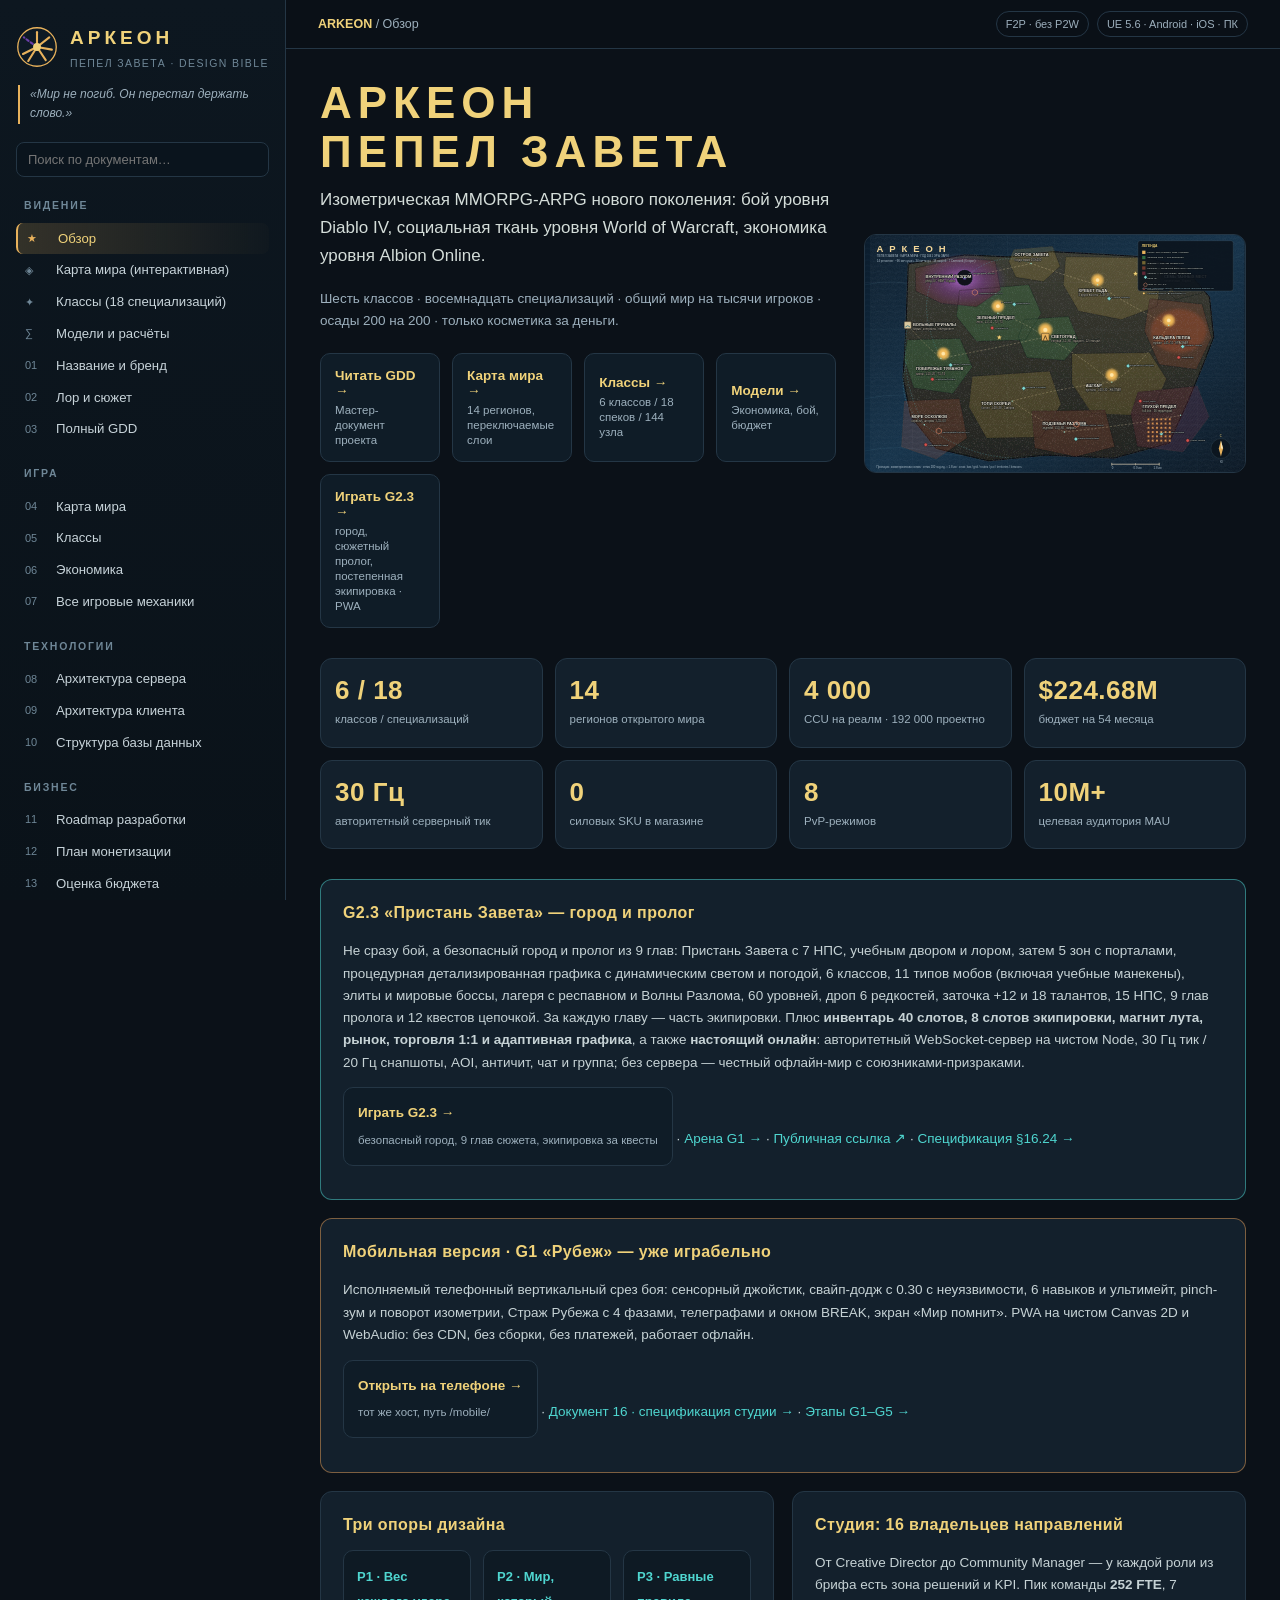
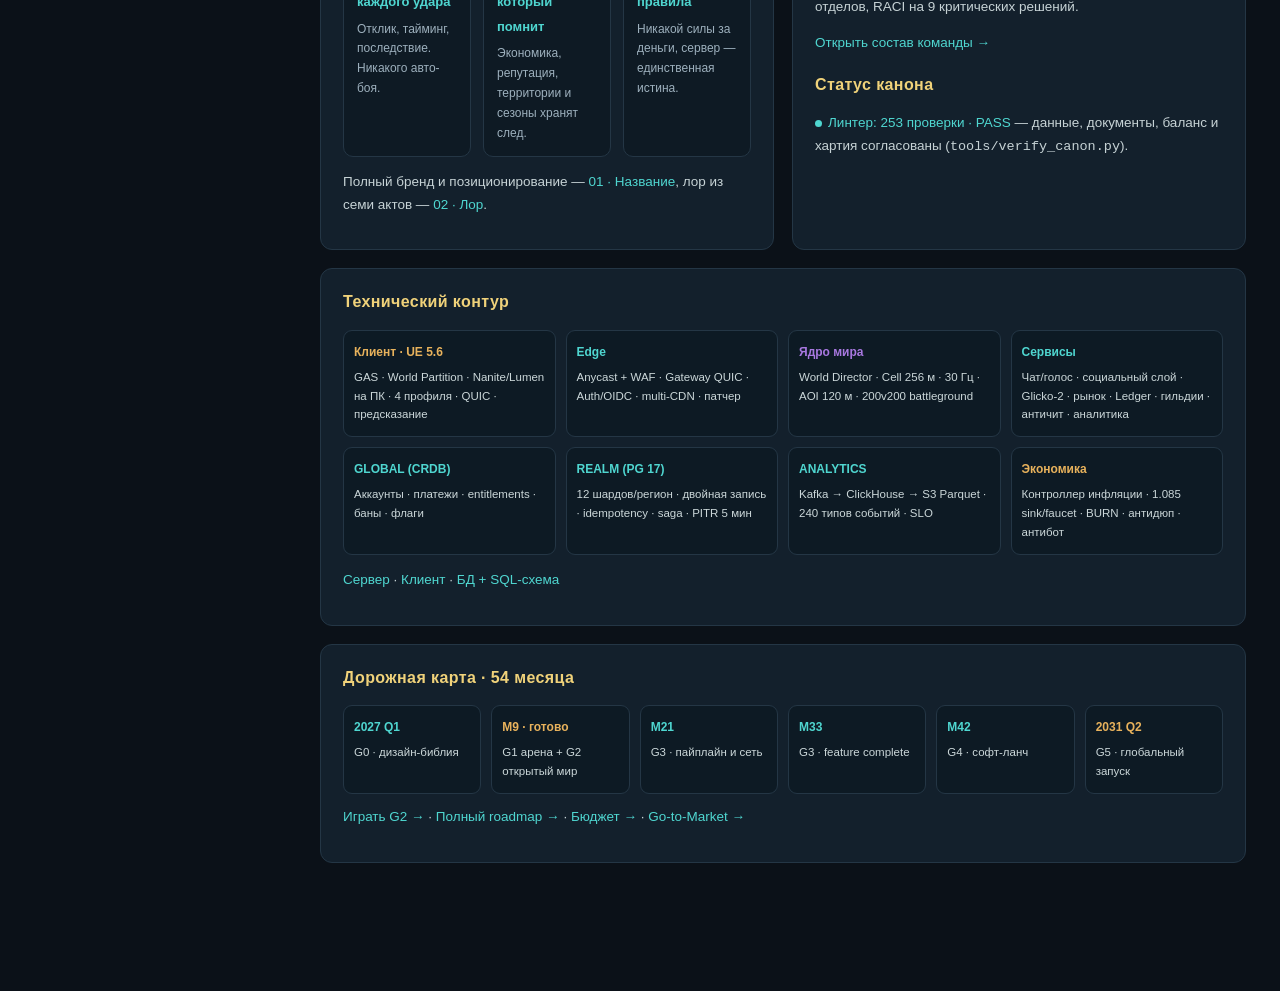
==== commit 80be4dd9: "G2.3: training dummies stay passive until chapter 5; align docs and gates Co-authored-by: arena-agen" ====
--- a/index.html
+++ b/index.html
@@ -349,7 +349,7 @@
       <p>От Creative Director до Community Manager — у каждой роли из брифа есть зона решений и KPI. Пик команды <b>252 FTE</b>, 7 отделов, RACI на 9 критических решений.</p>
       <p><a href="#14-team.md" onclick="go('14-team.md');return false">Открыть состав команды →</a></p>
       <h3 style="margin-top:18px">Статус канона</h3>
-      <p><span class="status"><i></i> Линтер: 251 проверка · PASS</span> — данные, документы, баланс и хартия согласованы (<code>tools/verify_canon.py</code>).</p>
+      <p><span class="status"><i></i> Линтер: 253 проверки · PASS</span> — данные, документы, баланс и хартия согласованы (<code>tools/verify_canon.py</code>).</p>
     </div>
   </div>
 
@@ -458,7 +458,7 @@
     <div class="kpi"><b>PASS</b><span>PI 98.79–100.43 за 30 дней</span></div>
     <div class="kpi"><b>PASS</b><span>sink/faucet 1.028–1.089</span></div>
     <div class="kpi"><b>PASS</b><span>DPS-разброс ±1.78%</span></div>
-    <div class="kpi"><b>PASS</b><span>251/251 проверка канона</span></div>
+    <div class="kpi"><b>PASS</b><span>253/253 проверки канона</span></div>
   </div>
   <div class="charts">
     <div class="chart" id="ecochart"><div class="loader">…</div></div>
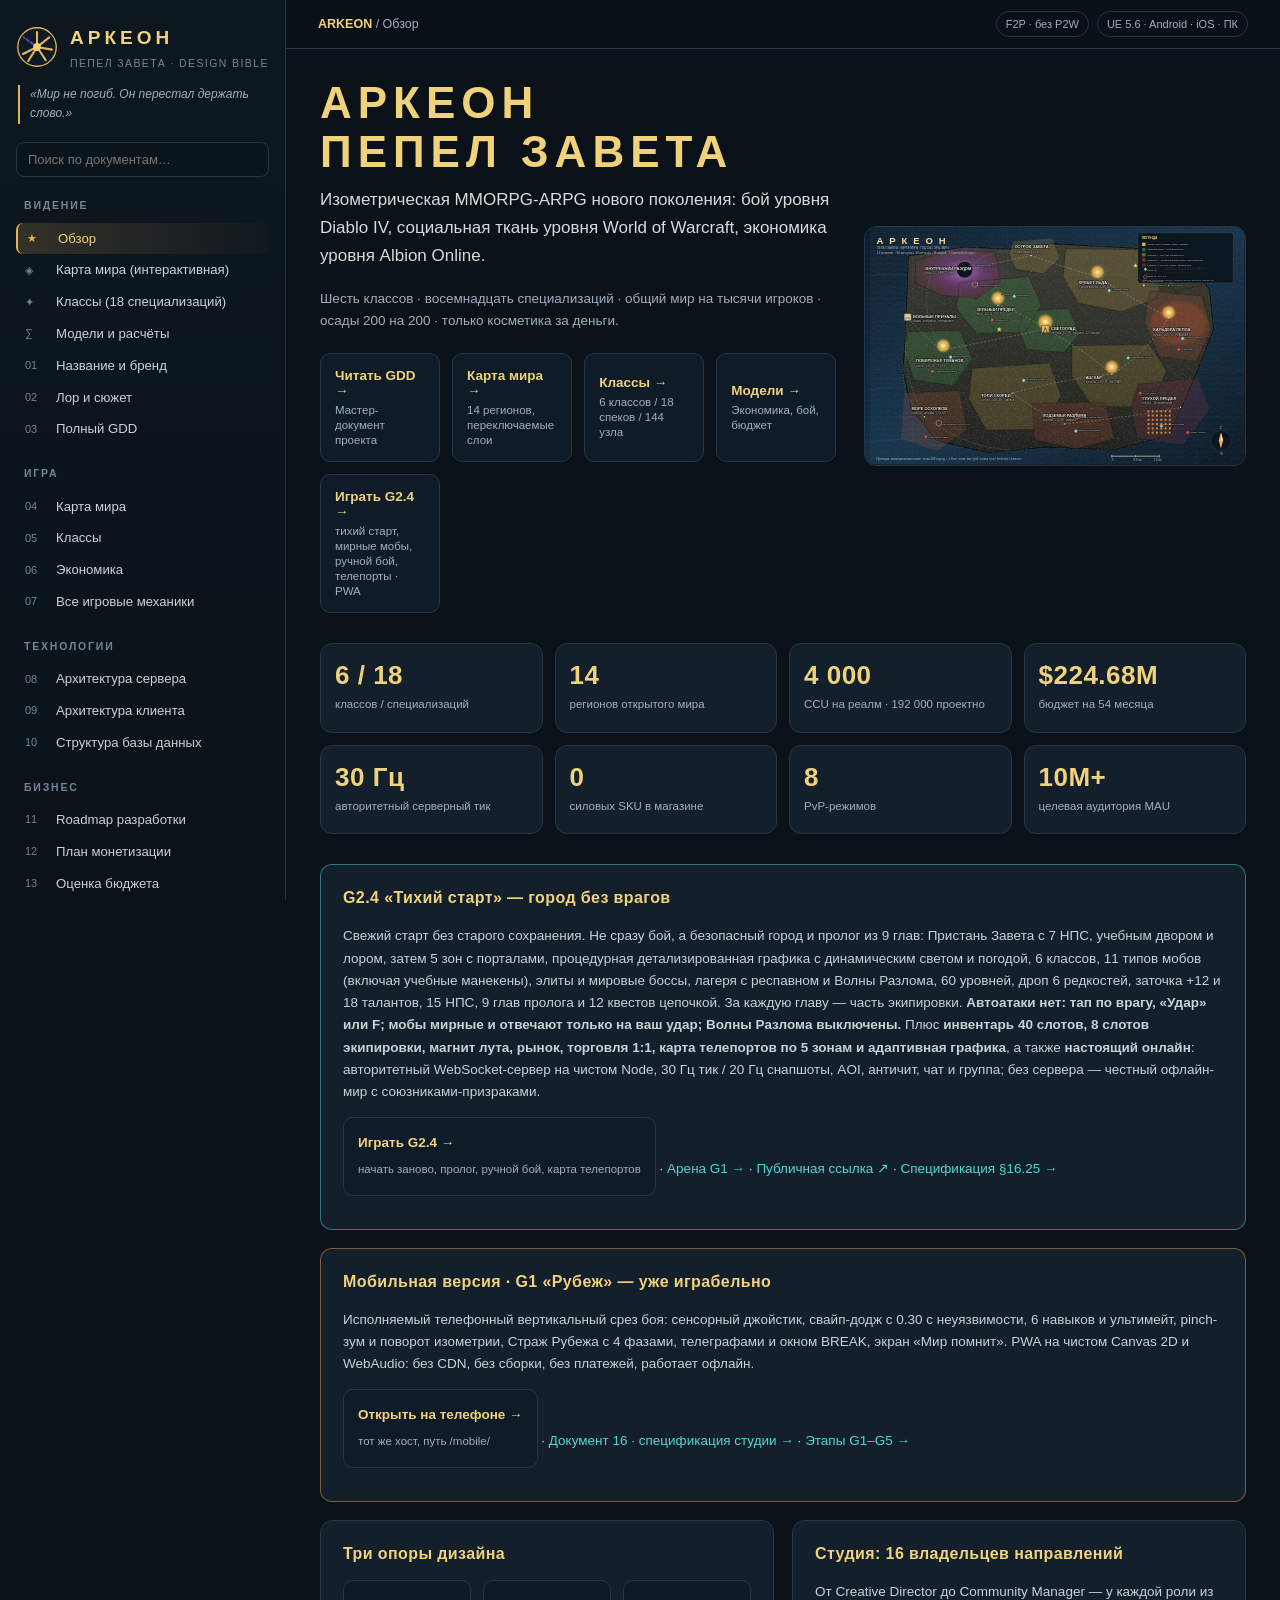
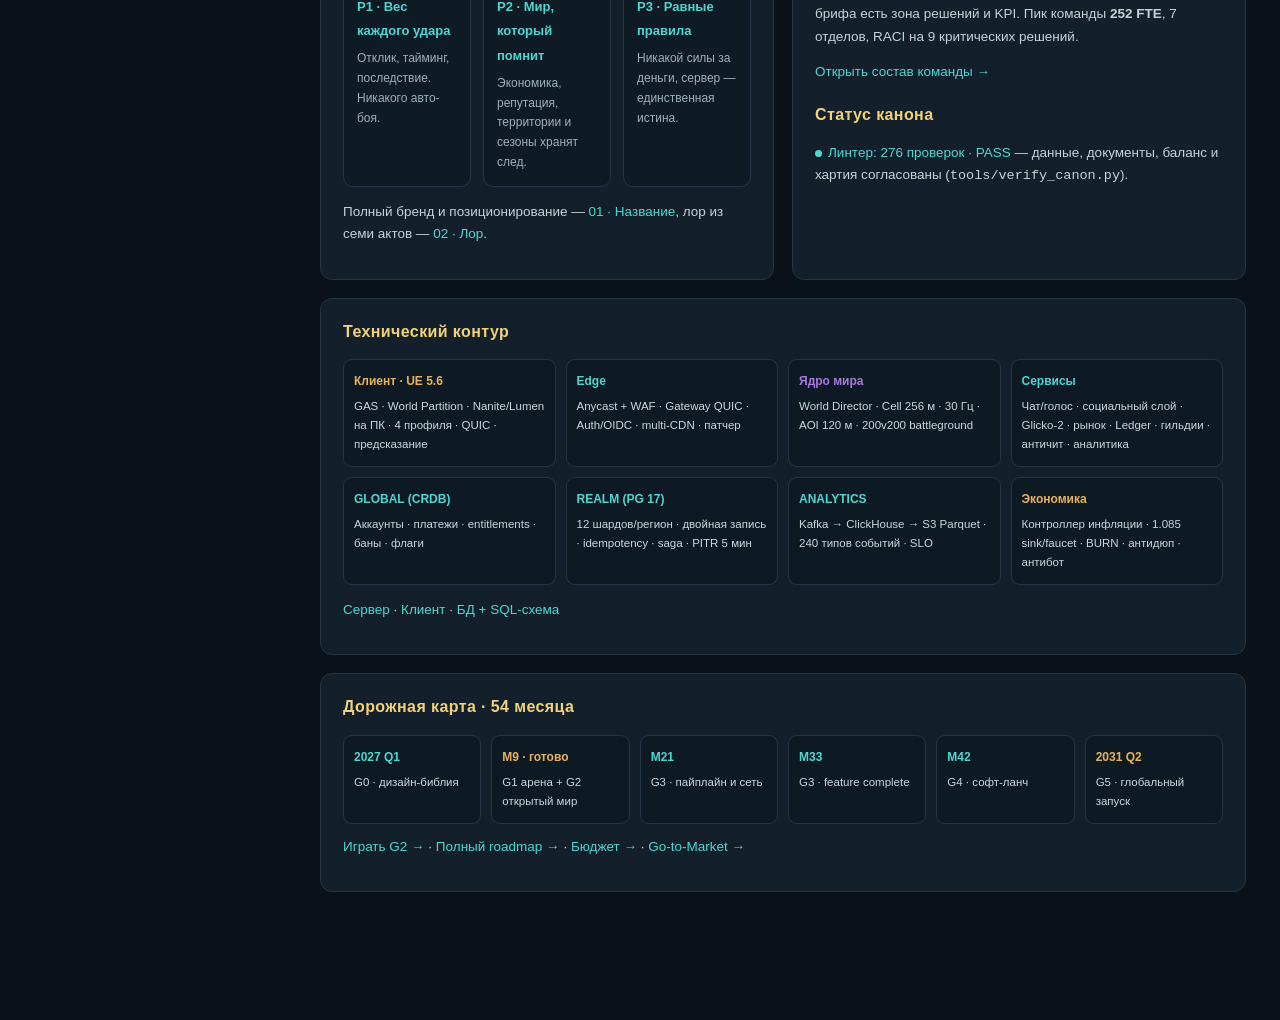
==== commit fb6a2238: "G2.4: fresh start, no autoattack, peaceful mobs, fast travel, fix pinch zoom and 0 HP Co-authored-by" ====
--- a/index.html
+++ b/index.html
@@ -307,7 +307,7 @@
         <button class="launch" onclick="go('map')"><b>Карта мира →</b><span>14 регионов, переключаемые слои</span></button>
         <button class="launch" onclick="go('classes')"><b>Классы →</b><span>6 классов / 18 спеков / 144 узла</span></button>
         <button class="launch" onclick="go('models')"><b>Модели →</b><span>Экономика, бой, бюджет</span></button>
-        <button class="launch" onclick="location.href='mobile/index.html'"><b>Играть G2.3 →</b><span>город, сюжетный пролог, постепенная экипировка · PWA</span></button>
+        <button class="launch" onclick="location.href='mobile/index.html'"><b>Играть G2.4 →</b><span>тихий старт, мирные мобы, ручной бой, телепорты · PWA</span></button>
       </div>
     </div>
     <div class="mapwrap" id="miniMap" style="max-height:330px;overflow:hidden"><div class="loader">Карта…</div></div>
@@ -325,9 +325,9 @@
   </div>
 
   <div class="card" style="border-color:rgba(79,214,208,.5)">
-    <h3>G2.3 «Пристань Завета» — город и пролог</h3>
-    <p>Не сразу бой, а безопасный город и пролог из 9 глав: Пристань Завета с 7 НПС, учебным двором и лором, затем 5 зон с порталами, процедурная детализированная графика с динамическим светом и погодой, 6 классов, 11 типов мобов (включая учебные манекены), элиты и мировые боссы, лагеря с респавном и Волны Разлома, 60 уровней, дроп 6 редкостей, заточка +12 и 18 талантов, 15 НПС, 9 глав пролога и 12 квестов цепочкой. За каждую главу — часть экипировки. Плюс <b>инвентарь 40 слотов, 8 слотов экипировки, магнит лута, рынок, торговля 1:1 и адаптивная графика</b>, а также <b>настоящий онлайн</b>: авторитетный WebSocket-сервер на чистом Node, 30 Гц тик / 20 Гц снапшоты, AOI, античит, чат и группа; без сервера — честный офлайн-мир с союзниками-призраками.</p>
-    <p style="margin-top:12px"><a href="mobile/index.html" class="launch" style="display:inline-block;text-decoration:none"><b>Играть G2.3 →</b><span>безопасный город, 9 глав сюжета, экипировка за квесты</span></a> · <a href="mobile/g1.html">Арена G1 →</a> · <a href="https://reshet21.github.io/Mmorpg-arpg/mobile/" target="_blank" rel="noopener">Публичная ссылка ↗</a> · <a href="#16-mobile.md" onclick="go('16-mobile.md');return false">Спецификация §16.24 →</a></p>
+    <h3>G2.4 «Тихий старт» — город без врагов</h3>
+    <p>Свежий старт без старого сохранения. Не сразу бой, а безопасный город и пролог из 9 глав: Пристань Завета с 7 НПС, учебным двором и лором, затем 5 зон с порталами, процедурная детализированная графика с динамическим светом и погодой, 6 классов, 11 типов мобов (включая учебные манекены), элиты и мировые боссы, лагеря с респавном и Волны Разлома, 60 уровней, дроп 6 редкостей, заточка +12 и 18 талантов, 15 НПС, 9 глав пролога и 12 квестов цепочкой. За каждую главу — часть экипировки. <b>Автоатаки нет: тап по врагу, «Удар» или F; мобы мирные и отвечают только на ваш удар; Волны Разлома выключены.</b> Плюс <b>инвентарь 40 слотов, 8 слотов экипировки, магнит лута, рынок, торговля 1:1, карта телепортов по 5 зонам и адаптивная графика</b>, а также <b>настоящий онлайн</b>: авторитетный WebSocket-сервер на чистом Node, 30 Гц тик / 20 Гц снапшоты, AOI, античит, чат и группа; без сервера — честный офлайн-мир с союзниками-призраками.</p>
+    <p style="margin-top:12px"><a href="mobile/index.html" class="launch" style="display:inline-block;text-decoration:none"><b>Играть G2.4 →</b><span>начать заново, пролог, ручной бой, карта телепортов</span></a> · <a href="mobile/g1.html">Арена G1 →</a> · <a href="https://reshet21.github.io/Mmorpg-arpg/mobile/" target="_blank" rel="noopener">Публичная ссылка ↗</a> · <a href="#16-mobile.md" onclick="go('16-mobile.md');return false">Спецификация §16.25 →</a></p>
   </div>
 
   <div class="card" style="border-color:rgba(255,170,90,.45)">
@@ -349,7 +349,7 @@
       <p>От Creative Director до Community Manager — у каждой роли из брифа есть зона решений и KPI. Пик команды <b>252 FTE</b>, 7 отделов, RACI на 9 критических решений.</p>
       <p><a href="#14-team.md" onclick="go('14-team.md');return false">Открыть состав команды →</a></p>
       <h3 style="margin-top:18px">Статус канона</h3>
-      <p><span class="status"><i></i> Линтер: 253 проверки · PASS</span> — данные, документы, баланс и хартия согласованы (<code>tools/verify_canon.py</code>).</p>
+      <p><span class="status"><i></i> Линтер: 276 проверок · PASS</span> — данные, документы, баланс и хартия согласованы (<code>tools/verify_canon.py</code>).</p>
     </div>
   </div>
 
@@ -458,7 +458,7 @@
     <div class="kpi"><b>PASS</b><span>PI 98.79–100.43 за 30 дней</span></div>
     <div class="kpi"><b>PASS</b><span>sink/faucet 1.028–1.089</span></div>
     <div class="kpi"><b>PASS</b><span>DPS-разброс ±1.78%</span></div>
-    <div class="kpi"><b>PASS</b><span>253/253 проверки канона</span></div>
+    <div class="kpi"><b>PASS</b><span>276/276 проверок канона</span></div>
   </div>
   <div class="charts">
     <div class="chart" id="ecochart"><div class="loader">…</div></div>
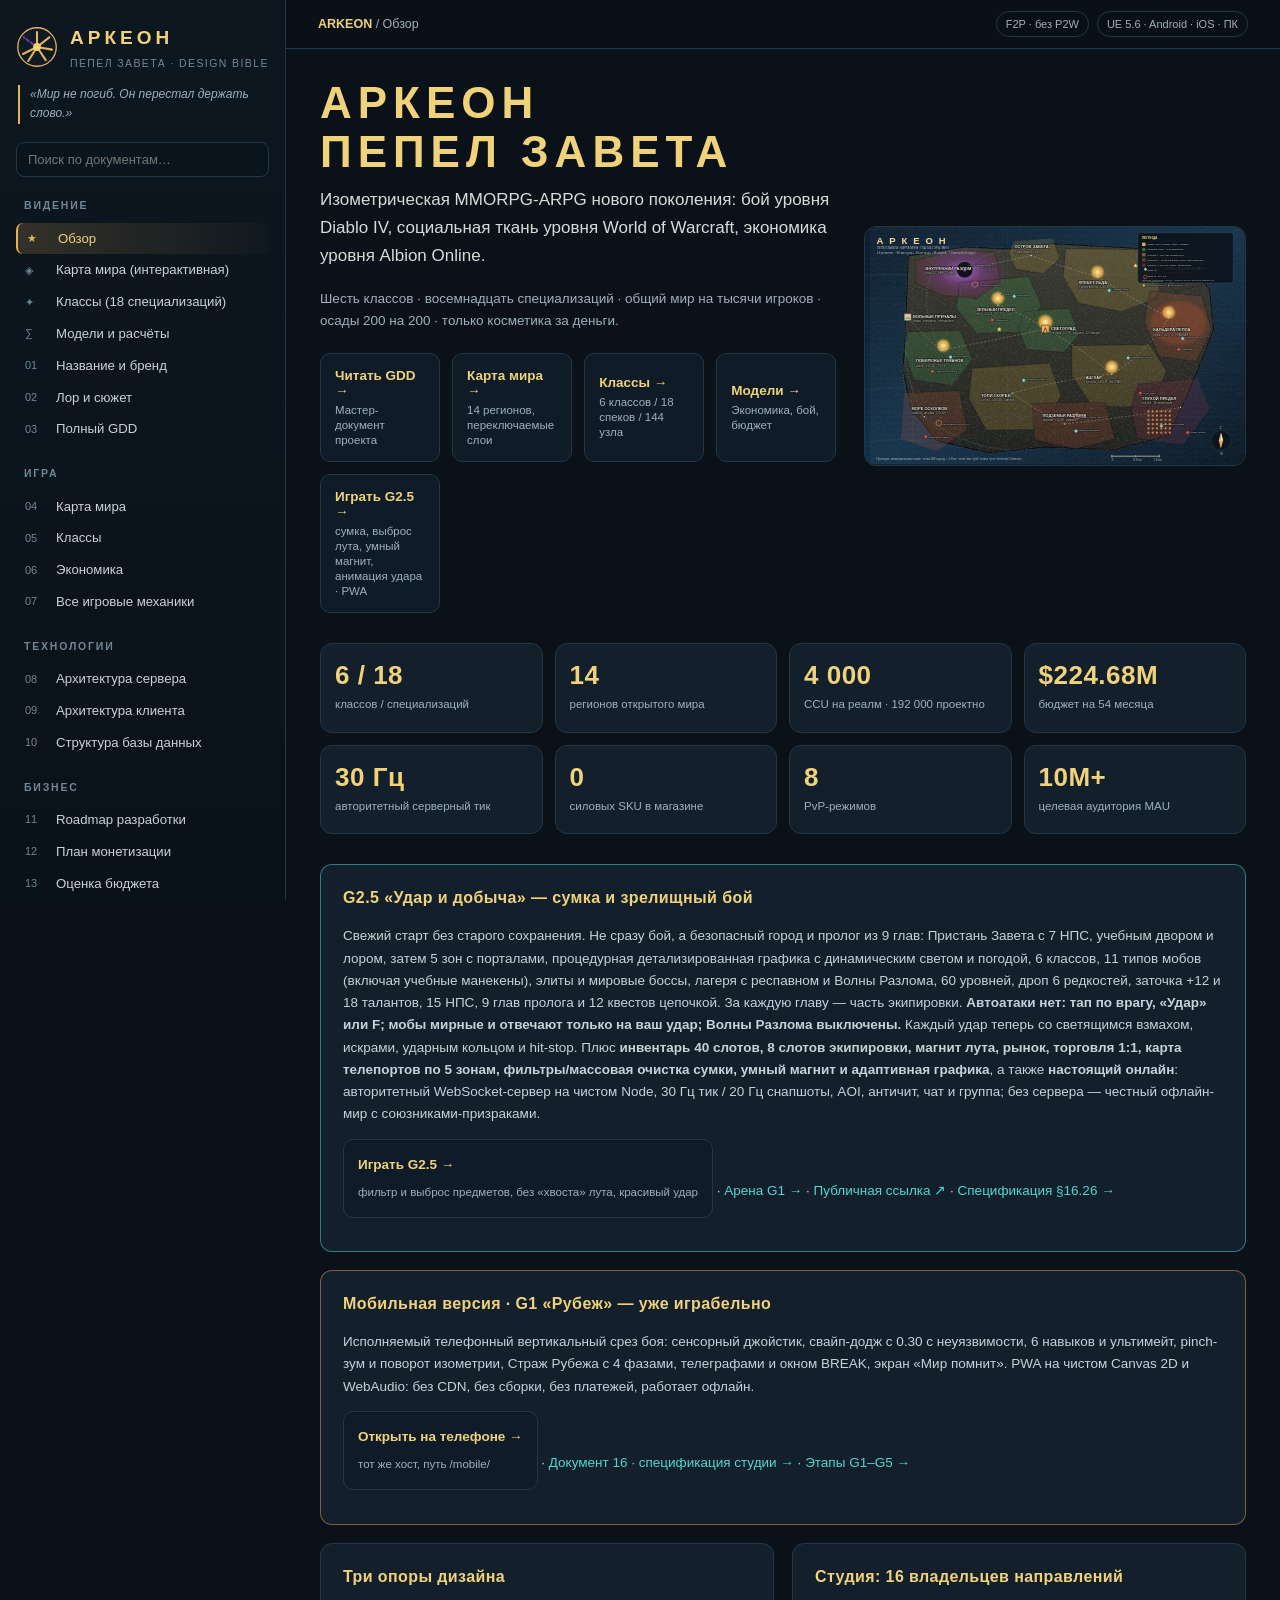
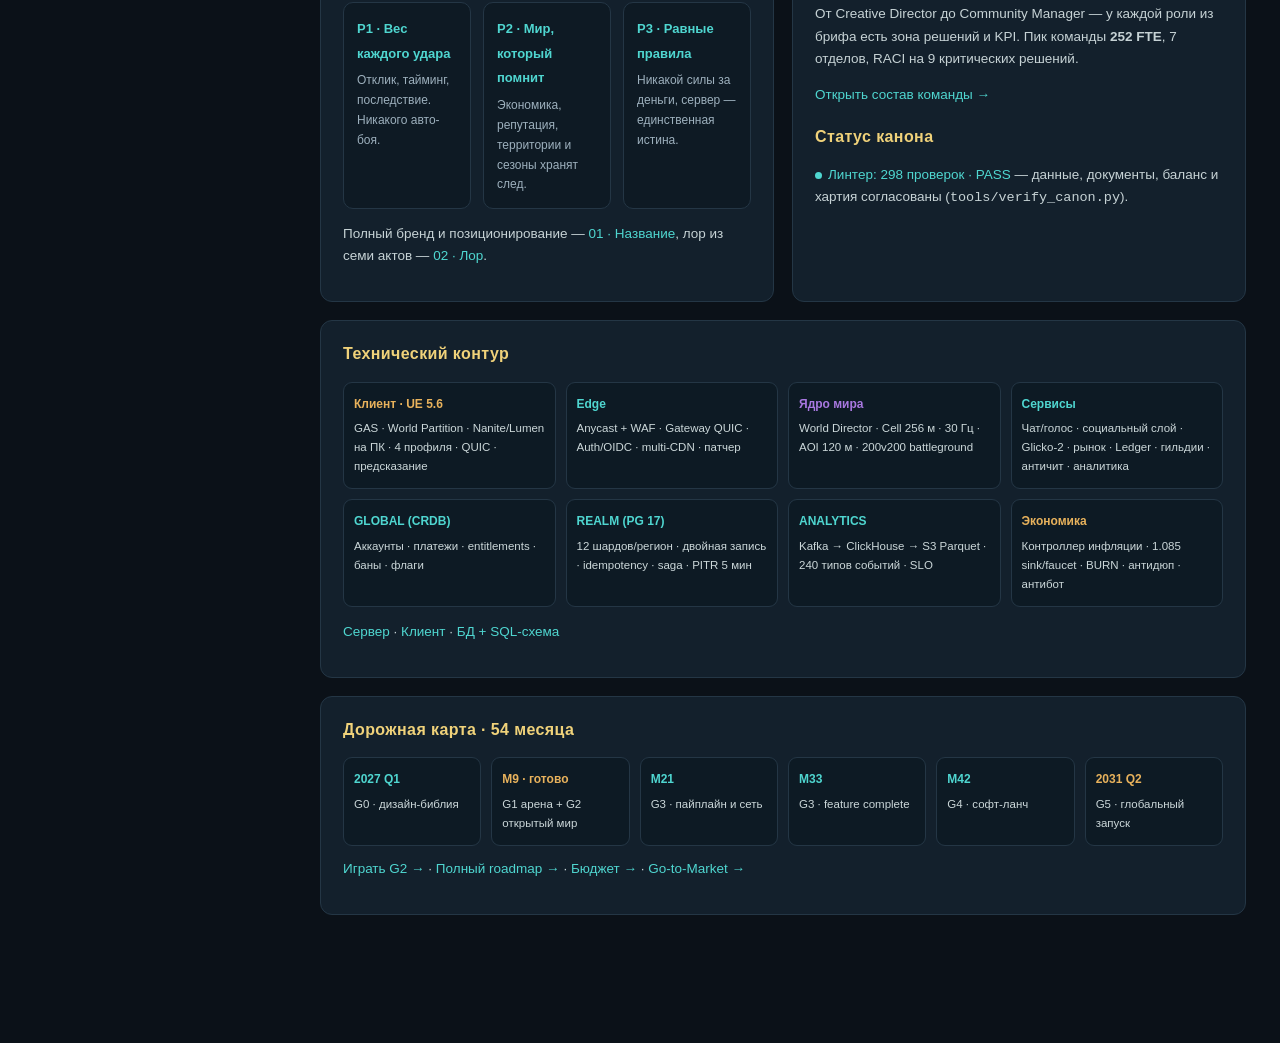
==== commit 1164cf30: "G2.5: inventory filter/multi-select/drop, smart loot magnet, Diablo-style attack FX Co-authored-by: " ====
--- a/index.html
+++ b/index.html
@@ -307,7 +307,7 @@
         <button class="launch" onclick="go('map')"><b>Карта мира →</b><span>14 регионов, переключаемые слои</span></button>
         <button class="launch" onclick="go('classes')"><b>Классы →</b><span>6 классов / 18 спеков / 144 узла</span></button>
         <button class="launch" onclick="go('models')"><b>Модели →</b><span>Экономика, бой, бюджет</span></button>
-        <button class="launch" onclick="location.href='mobile/index.html'"><b>Играть G2.4 →</b><span>тихий старт, мирные мобы, ручной бой, телепорты · PWA</span></button>
+        <button class="launch" onclick="location.href='mobile/index.html'"><b>Играть G2.5 →</b><span>сумка, выброс лута, умный магнит, анимация удара · PWA</span></button>
       </div>
     </div>
     <div class="mapwrap" id="miniMap" style="max-height:330px;overflow:hidden"><div class="loader">Карта…</div></div>
@@ -325,9 +325,9 @@
   </div>
 
   <div class="card" style="border-color:rgba(79,214,208,.5)">
-    <h3>G2.4 «Тихий старт» — город без врагов</h3>
-    <p>Свежий старт без старого сохранения. Не сразу бой, а безопасный город и пролог из 9 глав: Пристань Завета с 7 НПС, учебным двором и лором, затем 5 зон с порталами, процедурная детализированная графика с динамическим светом и погодой, 6 классов, 11 типов мобов (включая учебные манекены), элиты и мировые боссы, лагеря с респавном и Волны Разлома, 60 уровней, дроп 6 редкостей, заточка +12 и 18 талантов, 15 НПС, 9 глав пролога и 12 квестов цепочкой. За каждую главу — часть экипировки. <b>Автоатаки нет: тап по врагу, «Удар» или F; мобы мирные и отвечают только на ваш удар; Волны Разлома выключены.</b> Плюс <b>инвентарь 40 слотов, 8 слотов экипировки, магнит лута, рынок, торговля 1:1, карта телепортов по 5 зонам и адаптивная графика</b>, а также <b>настоящий онлайн</b>: авторитетный WebSocket-сервер на чистом Node, 30 Гц тик / 20 Гц снапшоты, AOI, античит, чат и группа; без сервера — честный офлайн-мир с союзниками-призраками.</p>
-    <p style="margin-top:12px"><a href="mobile/index.html" class="launch" style="display:inline-block;text-decoration:none"><b>Играть G2.4 →</b><span>начать заново, пролог, ручной бой, карта телепортов</span></a> · <a href="mobile/g1.html">Арена G1 →</a> · <a href="https://reshet21.github.io/Mmorpg-arpg/mobile/" target="_blank" rel="noopener">Публичная ссылка ↗</a> · <a href="#16-mobile.md" onclick="go('16-mobile.md');return false">Спецификация §16.25 →</a></p>
+    <h3>G2.5 «Удар и добыча» — сумка и зрелищный бой</h3>
+    <p>Свежий старт без старого сохранения. Не сразу бой, а безопасный город и пролог из 9 глав: Пристань Завета с 7 НПС, учебным двором и лором, затем 5 зон с порталами, процедурная детализированная графика с динамическим светом и погодой, 6 классов, 11 типов мобов (включая учебные манекены), элиты и мировые боссы, лагеря с респавном и Волны Разлома, 60 уровней, дроп 6 редкостей, заточка +12 и 18 талантов, 15 НПС, 9 глав пролога и 12 квестов цепочкой. За каждую главу — часть экипировки. <b>Автоатаки нет: тап по врагу, «Удар» или F; мобы мирные и отвечают только на ваш удар; Волны Разлома выключены.</b> Каждый удар теперь со светящимся взмахом, искрами, ударным кольцом и hit-stop.  Плюс <b>инвентарь 40 слотов, 8 слотов экипировки, магнит лута, рынок, торговля 1:1, карта телепортов по 5 зонам, фильтры/массовая очистка сумки, умный магнит и адаптивная графика</b>, а также <b>настоящий онлайн</b>: авторитетный WebSocket-сервер на чистом Node, 30 Гц тик / 20 Гц снапшоты, AOI, античит, чат и группа; без сервера — честный офлайн-мир с союзниками-призраками.</p>
+    <p style="margin-top:12px"><a href="mobile/index.html" class="launch" style="display:inline-block;text-decoration:none"><b>Играть G2.5 →</b><span>фильтр и выброс предметов, без «хвоста» лута, красивый удар</span></a> · <a href="mobile/g1.html">Арена G1 →</a> · <a href="https://reshet21.github.io/Mmorpg-arpg/mobile/" target="_blank" rel="noopener">Публичная ссылка ↗</a> · <a href="#16-mobile.md" onclick="go('16-mobile.md');return false">Спецификация §16.26 →</a></p>
   </div>
 
   <div class="card" style="border-color:rgba(255,170,90,.45)">
@@ -349,7 +349,7 @@
       <p>От Creative Director до Community Manager — у каждой роли из брифа есть зона решений и KPI. Пик команды <b>252 FTE</b>, 7 отделов, RACI на 9 критических решений.</p>
       <p><a href="#14-team.md" onclick="go('14-team.md');return false">Открыть состав команды →</a></p>
       <h3 style="margin-top:18px">Статус канона</h3>
-      <p><span class="status"><i></i> Линтер: 276 проверок · PASS</span> — данные, документы, баланс и хартия согласованы (<code>tools/verify_canon.py</code>).</p>
+      <p><span class="status"><i></i> Линтер: 298 проверок · PASS</span> — данные, документы, баланс и хартия согласованы (<code>tools/verify_canon.py</code>).</p>
     </div>
   </div>
 
@@ -458,7 +458,7 @@
     <div class="kpi"><b>PASS</b><span>PI 98.79–100.43 за 30 дней</span></div>
     <div class="kpi"><b>PASS</b><span>sink/faucet 1.028–1.089</span></div>
     <div class="kpi"><b>PASS</b><span>DPS-разброс ±1.78%</span></div>
-    <div class="kpi"><b>PASS</b><span>276/276 проверок канона</span></div>
+    <div class="kpi"><b>PASS</b><span>298/298 проверок канона</span></div>
   </div>
   <div class="charts">
     <div class="chart" id="ecochart"><div class="loader">…</div></div>
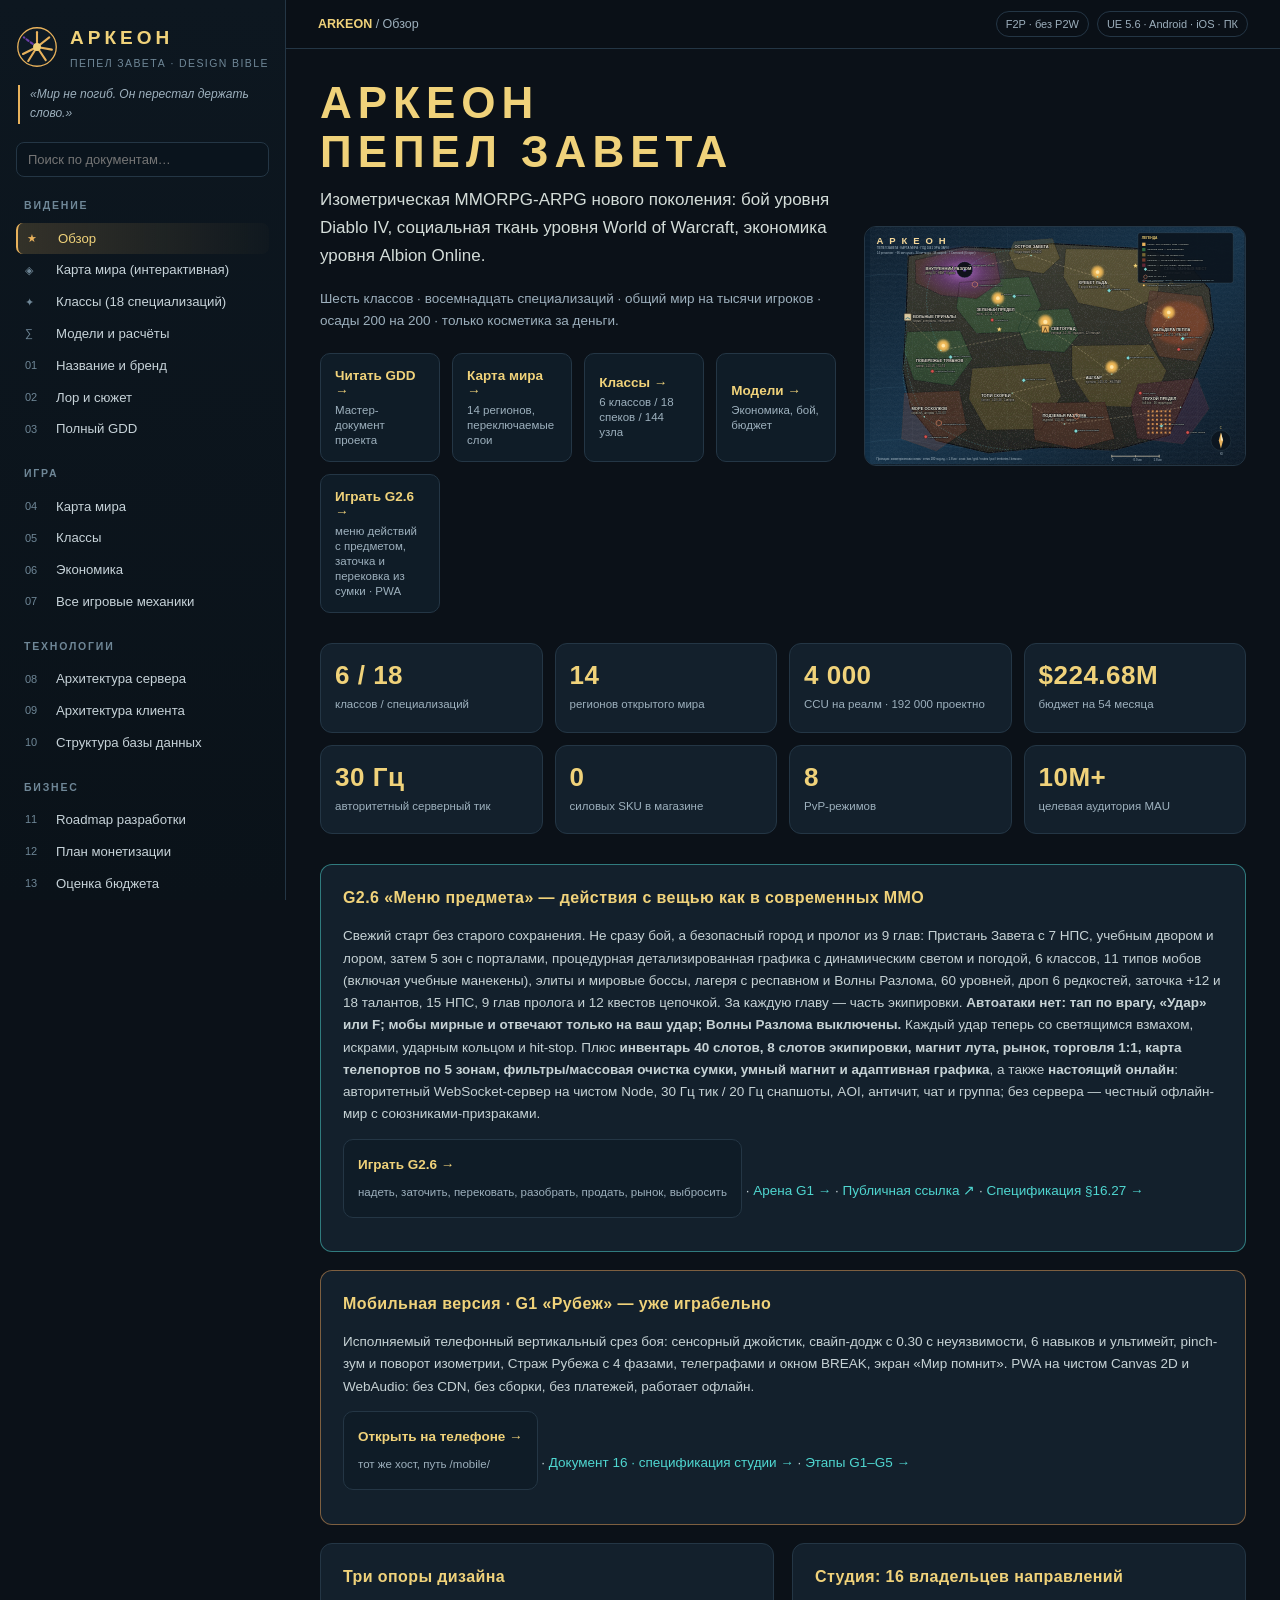
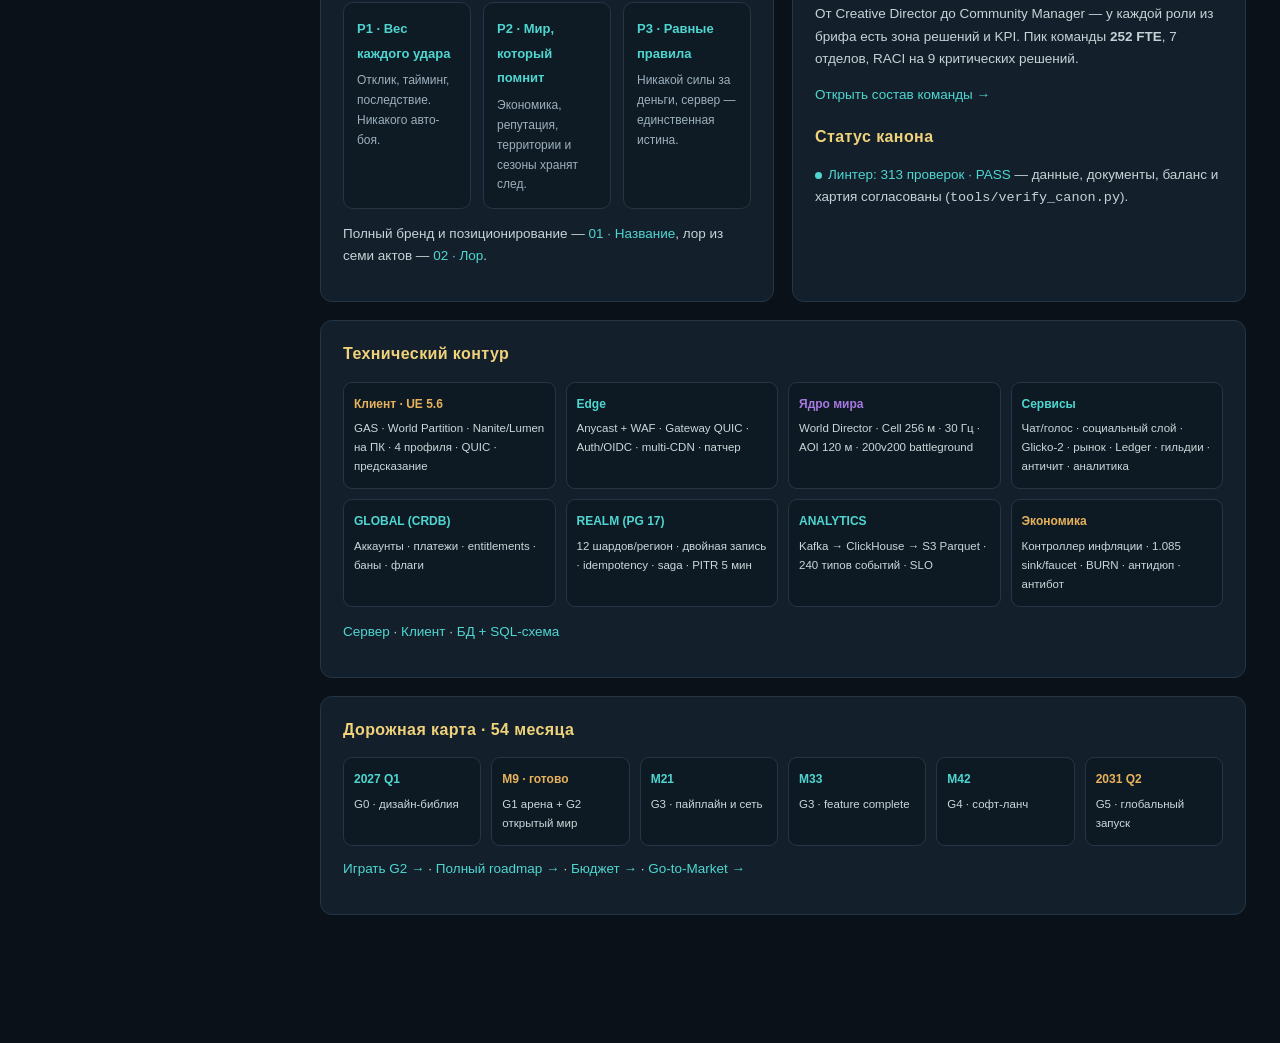
==== commit 2063dc72: "G2.6: item action menu — equip, upgrade, reroll, salvage, sell, market, drop - item card is now a sh" ====
--- a/index.html
+++ b/index.html
@@ -307,7 +307,7 @@
         <button class="launch" onclick="go('map')"><b>Карта мира →</b><span>14 регионов, переключаемые слои</span></button>
         <button class="launch" onclick="go('classes')"><b>Классы →</b><span>6 классов / 18 спеков / 144 узла</span></button>
         <button class="launch" onclick="go('models')"><b>Модели →</b><span>Экономика, бой, бюджет</span></button>
-        <button class="launch" onclick="location.href='mobile/index.html'"><b>Играть G2.5 →</b><span>сумка, выброс лута, умный магнит, анимация удара · PWA</span></button>
+        <button class="launch" onclick="location.href='mobile/index.html'"><b>Играть G2.6 →</b><span>меню действий с предметом, заточка и перековка из сумки · PWA</span></button>
       </div>
     </div>
     <div class="mapwrap" id="miniMap" style="max-height:330px;overflow:hidden"><div class="loader">Карта…</div></div>
@@ -325,9 +325,9 @@
   </div>
 
   <div class="card" style="border-color:rgba(79,214,208,.5)">
-    <h3>G2.5 «Удар и добыча» — сумка и зрелищный бой</h3>
+    <h3>G2.6 «Меню предмета» — действия с вещью как в современных MMO</h3>
     <p>Свежий старт без старого сохранения. Не сразу бой, а безопасный город и пролог из 9 глав: Пристань Завета с 7 НПС, учебным двором и лором, затем 5 зон с порталами, процедурная детализированная графика с динамическим светом и погодой, 6 классов, 11 типов мобов (включая учебные манекены), элиты и мировые боссы, лагеря с респавном и Волны Разлома, 60 уровней, дроп 6 редкостей, заточка +12 и 18 талантов, 15 НПС, 9 глав пролога и 12 квестов цепочкой. За каждую главу — часть экипировки. <b>Автоатаки нет: тап по врагу, «Удар» или F; мобы мирные и отвечают только на ваш удар; Волны Разлома выключены.</b> Каждый удар теперь со светящимся взмахом, искрами, ударным кольцом и hit-stop.  Плюс <b>инвентарь 40 слотов, 8 слотов экипировки, магнит лута, рынок, торговля 1:1, карта телепортов по 5 зонам, фильтры/массовая очистка сумки, умный магнит и адаптивная графика</b>, а также <b>настоящий онлайн</b>: авторитетный WebSocket-сервер на чистом Node, 30 Гц тик / 20 Гц снапшоты, AOI, античит, чат и группа; без сервера — честный офлайн-мир с союзниками-призраками.</p>
-    <p style="margin-top:12px"><a href="mobile/index.html" class="launch" style="display:inline-block;text-decoration:none"><b>Играть G2.5 →</b><span>фильтр и выброс предметов, без «хвоста» лута, красивый удар</span></a> · <a href="mobile/g1.html">Арена G1 →</a> · <a href="https://reshet21.github.io/Mmorpg-arpg/mobile/" target="_blank" rel="noopener">Публичная ссылка ↗</a> · <a href="#16-mobile.md" onclick="go('16-mobile.md');return false">Спецификация §16.26 →</a></p>
+    <p style="margin-top:12px"><a href="mobile/index.html" class="launch" style="display:inline-block;text-decoration:none"><b>Играть G2.6 →</b><span>надеть, заточить, перековать, разобрать, продать, рынок, выбросить</span></a> · <a href="mobile/g1.html">Арена G1 →</a> · <a href="https://reshet21.github.io/Mmorpg-arpg/mobile/" target="_blank" rel="noopener">Публичная ссылка ↗</a> · <a href="#16-mobile.md" onclick="go('16-mobile.md');return false">Спецификация §16.27 →</a></p>
   </div>
 
   <div class="card" style="border-color:rgba(255,170,90,.45)">
@@ -349,7 +349,7 @@
       <p>От Creative Director до Community Manager — у каждой роли из брифа есть зона решений и KPI. Пик команды <b>252 FTE</b>, 7 отделов, RACI на 9 критических решений.</p>
       <p><a href="#14-team.md" onclick="go('14-team.md');return false">Открыть состав команды →</a></p>
       <h3 style="margin-top:18px">Статус канона</h3>
-      <p><span class="status"><i></i> Линтер: 298 проверок · PASS</span> — данные, документы, баланс и хартия согласованы (<code>tools/verify_canon.py</code>).</p>
+      <p><span class="status"><i></i> Линтер: 313 проверок · PASS</span> — данные, документы, баланс и хартия согласованы (<code>tools/verify_canon.py</code>).</p>
     </div>
   </div>
 
@@ -458,7 +458,7 @@
     <div class="kpi"><b>PASS</b><span>PI 98.79–100.43 за 30 дней</span></div>
     <div class="kpi"><b>PASS</b><span>sink/faucet 1.028–1.089</span></div>
     <div class="kpi"><b>PASS</b><span>DPS-разброс ±1.78%</span></div>
-    <div class="kpi"><b>PASS</b><span>298/298 проверок канона</span></div>
+    <div class="kpi"><b>PASS</b><span>313/313 проверок канона</span></div>
   </div>
   <div class="charts">
     <div class="chart" id="ecochart"><div class="loader">…</div></div>
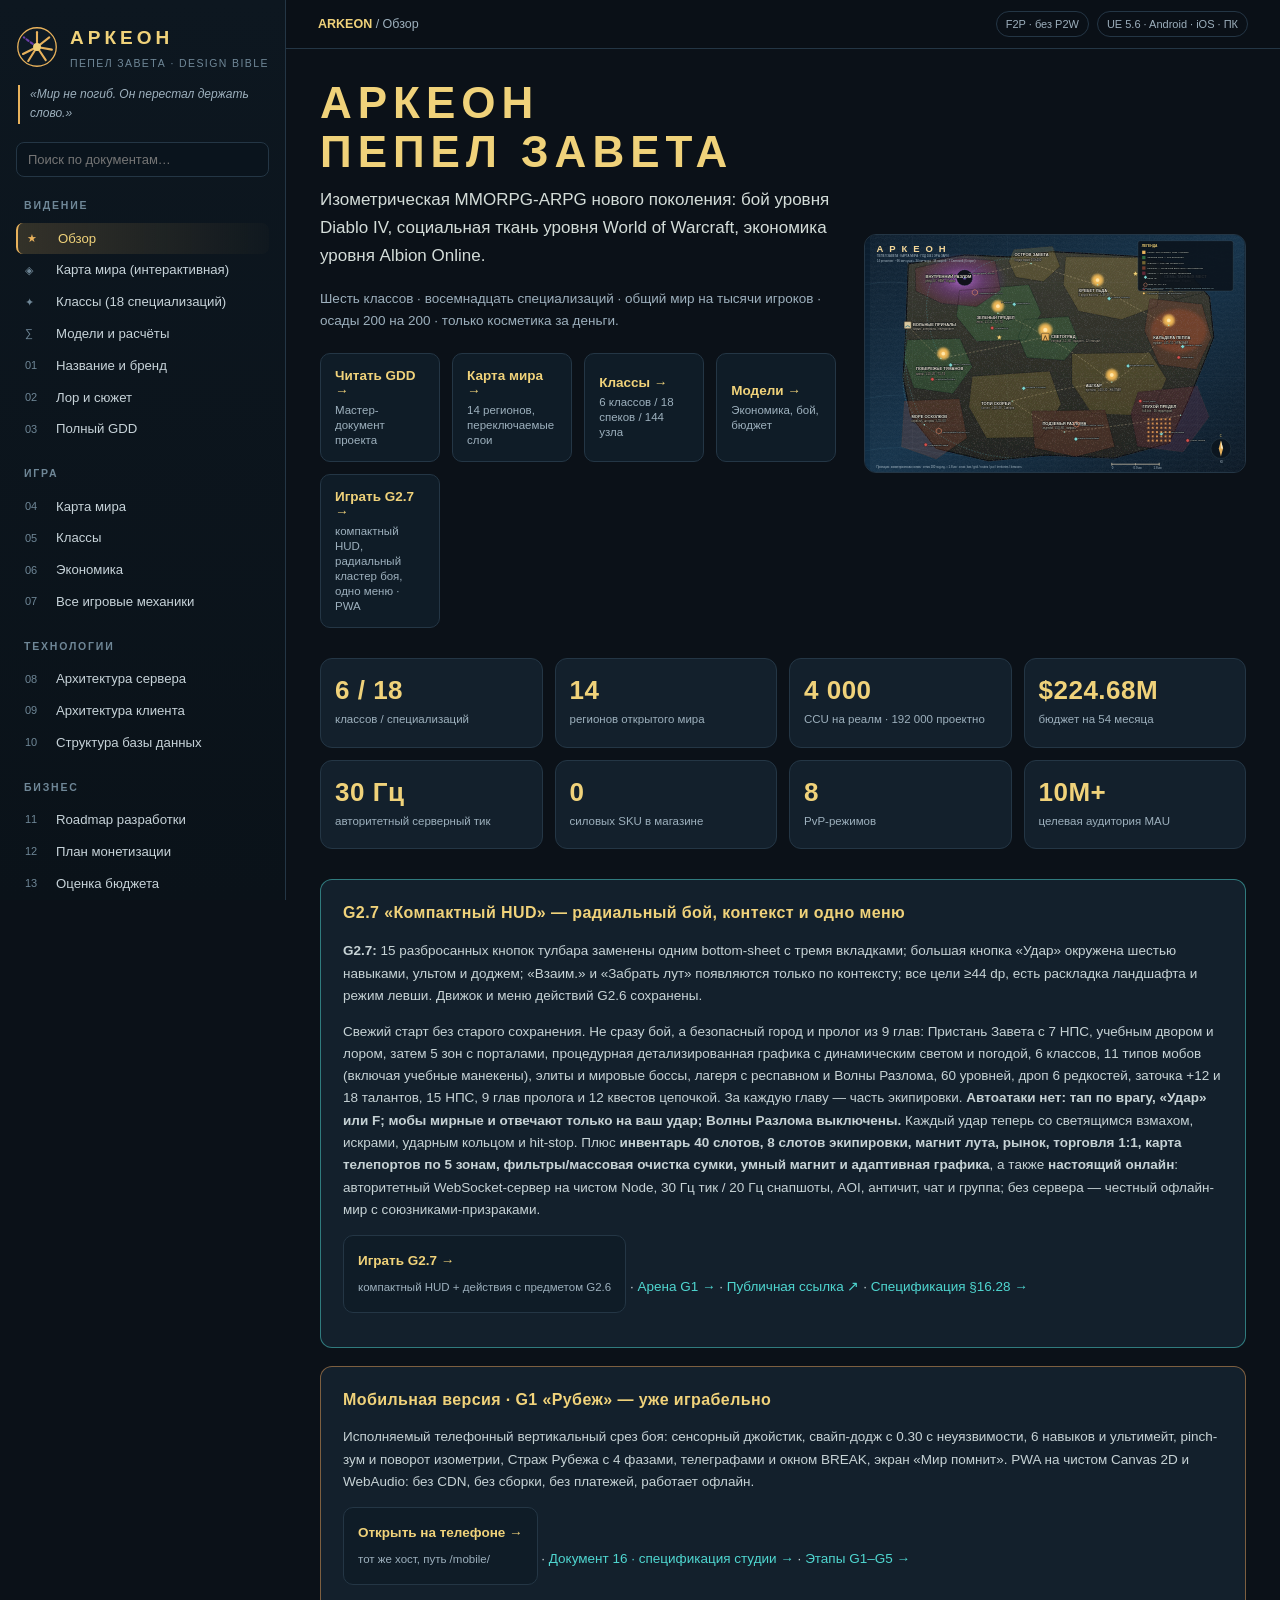
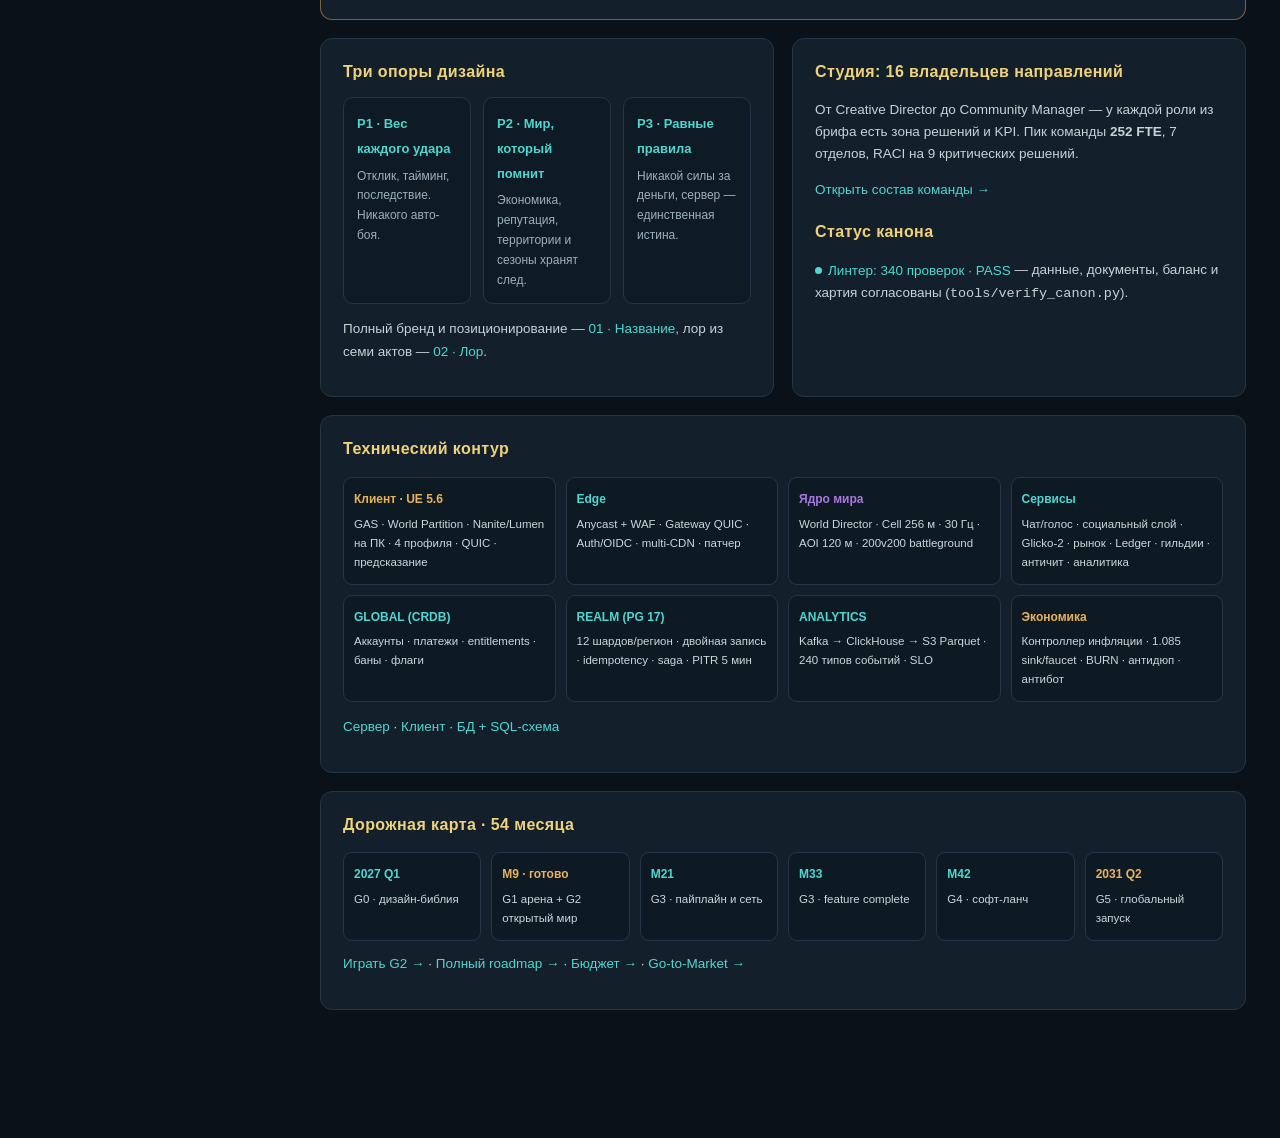
==== commit 8ebf2745: "G2.7: компактный мобильный HUD — радиальный кластер, контекст, одно меню - 15 кнопок горизонтального" ====
--- a/index.html
+++ b/index.html
@@ -307,7 +307,7 @@
         <button class="launch" onclick="go('map')"><b>Карта мира →</b><span>14 регионов, переключаемые слои</span></button>
         <button class="launch" onclick="go('classes')"><b>Классы →</b><span>6 классов / 18 спеков / 144 узла</span></button>
         <button class="launch" onclick="go('models')"><b>Модели →</b><span>Экономика, бой, бюджет</span></button>
-        <button class="launch" onclick="location.href='mobile/index.html'"><b>Играть G2.6 →</b><span>меню действий с предметом, заточка и перековка из сумки · PWA</span></button>
+        <button class="launch" onclick="location.href='mobile/index.html'"><b>Играть G2.7 →</b><span>компактный HUD, радиальный кластер боя, одно меню · PWA</span></button>
       </div>
     </div>
     <div class="mapwrap" id="miniMap" style="max-height:330px;overflow:hidden"><div class="loader">Карта…</div></div>
@@ -325,9 +325,10 @@
   </div>
 
   <div class="card" style="border-color:rgba(79,214,208,.5)">
-    <h3>G2.6 «Меню предмета» — действия с вещью как в современных MMO</h3>
+    <h3>G2.7 «Компактный HUD» — радиальный бой, контекст и одно меню</h3>
+    <p><b>G2.7:</b> 15 разбросанных кнопок тулбара заменены одним bottom-sheet с тремя вкладками; большая кнопка «Удар» окружена шестью навыками, ультом и доджем; «Взаим.» и «Забрать лут» появляются только по контексту; все цели ≥44 dp, есть раскладка ландшафта и режим левши. Движок и меню действий G2.6 сохранены.</p>
     <p>Свежий старт без старого сохранения. Не сразу бой, а безопасный город и пролог из 9 глав: Пристань Завета с 7 НПС, учебным двором и лором, затем 5 зон с порталами, процедурная детализированная графика с динамическим светом и погодой, 6 классов, 11 типов мобов (включая учебные манекены), элиты и мировые боссы, лагеря с респавном и Волны Разлома, 60 уровней, дроп 6 редкостей, заточка +12 и 18 талантов, 15 НПС, 9 глав пролога и 12 квестов цепочкой. За каждую главу — часть экипировки. <b>Автоатаки нет: тап по врагу, «Удар» или F; мобы мирные и отвечают только на ваш удар; Волны Разлома выключены.</b> Каждый удар теперь со светящимся взмахом, искрами, ударным кольцом и hit-stop.  Плюс <b>инвентарь 40 слотов, 8 слотов экипировки, магнит лута, рынок, торговля 1:1, карта телепортов по 5 зонам, фильтры/массовая очистка сумки, умный магнит и адаптивная графика</b>, а также <b>настоящий онлайн</b>: авторитетный WebSocket-сервер на чистом Node, 30 Гц тик / 20 Гц снапшоты, AOI, античит, чат и группа; без сервера — честный офлайн-мир с союзниками-призраками.</p>
-    <p style="margin-top:12px"><a href="mobile/index.html" class="launch" style="display:inline-block;text-decoration:none"><b>Играть G2.6 →</b><span>надеть, заточить, перековать, разобрать, продать, рынок, выбросить</span></a> · <a href="mobile/g1.html">Арена G1 →</a> · <a href="https://reshet21.github.io/Mmorpg-arpg/mobile/" target="_blank" rel="noopener">Публичная ссылка ↗</a> · <a href="#16-mobile.md" onclick="go('16-mobile.md');return false">Спецификация §16.27 →</a></p>
+    <p style="margin-top:12px"><a href="mobile/index.html" class="launch" style="display:inline-block;text-decoration:none"><b>Играть G2.7 →</b><span>компактный HUD + действия с предметом G2.6</span></a> · <a href="mobile/g1.html">Арена G1 →</a> · <a href="https://reshet21.github.io/Mmorpg-arpg/mobile/" target="_blank" rel="noopener">Публичная ссылка ↗</a> · <a href="#16-mobile.md" onclick="go('16-mobile.md');return false">Спецификация §16.28 →</a></p>
   </div>
 
   <div class="card" style="border-color:rgba(255,170,90,.45)">
@@ -349,7 +350,7 @@
       <p>От Creative Director до Community Manager — у каждой роли из брифа есть зона решений и KPI. Пик команды <b>252 FTE</b>, 7 отделов, RACI на 9 критических решений.</p>
       <p><a href="#14-team.md" onclick="go('14-team.md');return false">Открыть состав команды →</a></p>
       <h3 style="margin-top:18px">Статус канона</h3>
-      <p><span class="status"><i></i> Линтер: 313 проверок · PASS</span> — данные, документы, баланс и хартия согласованы (<code>tools/verify_canon.py</code>).</p>
+      <p><span class="status"><i></i> Линтер: 340 проверок · PASS</span> — данные, документы, баланс и хартия согласованы (<code>tools/verify_canon.py</code>).</p>
     </div>
   </div>
 
@@ -458,7 +459,7 @@
     <div class="kpi"><b>PASS</b><span>PI 98.79–100.43 за 30 дней</span></div>
     <div class="kpi"><b>PASS</b><span>sink/faucet 1.028–1.089</span></div>
     <div class="kpi"><b>PASS</b><span>DPS-разброс ±1.78%</span></div>
-    <div class="kpi"><b>PASS</b><span>313/313 проверок канона</span></div>
+    <div class="kpi"><b>PASS</b><span>340/340 проверок канона</span></div>
   </div>
   <div class="charts">
     <div class="chart" id="ecochart"><div class="loader">…</div></div>
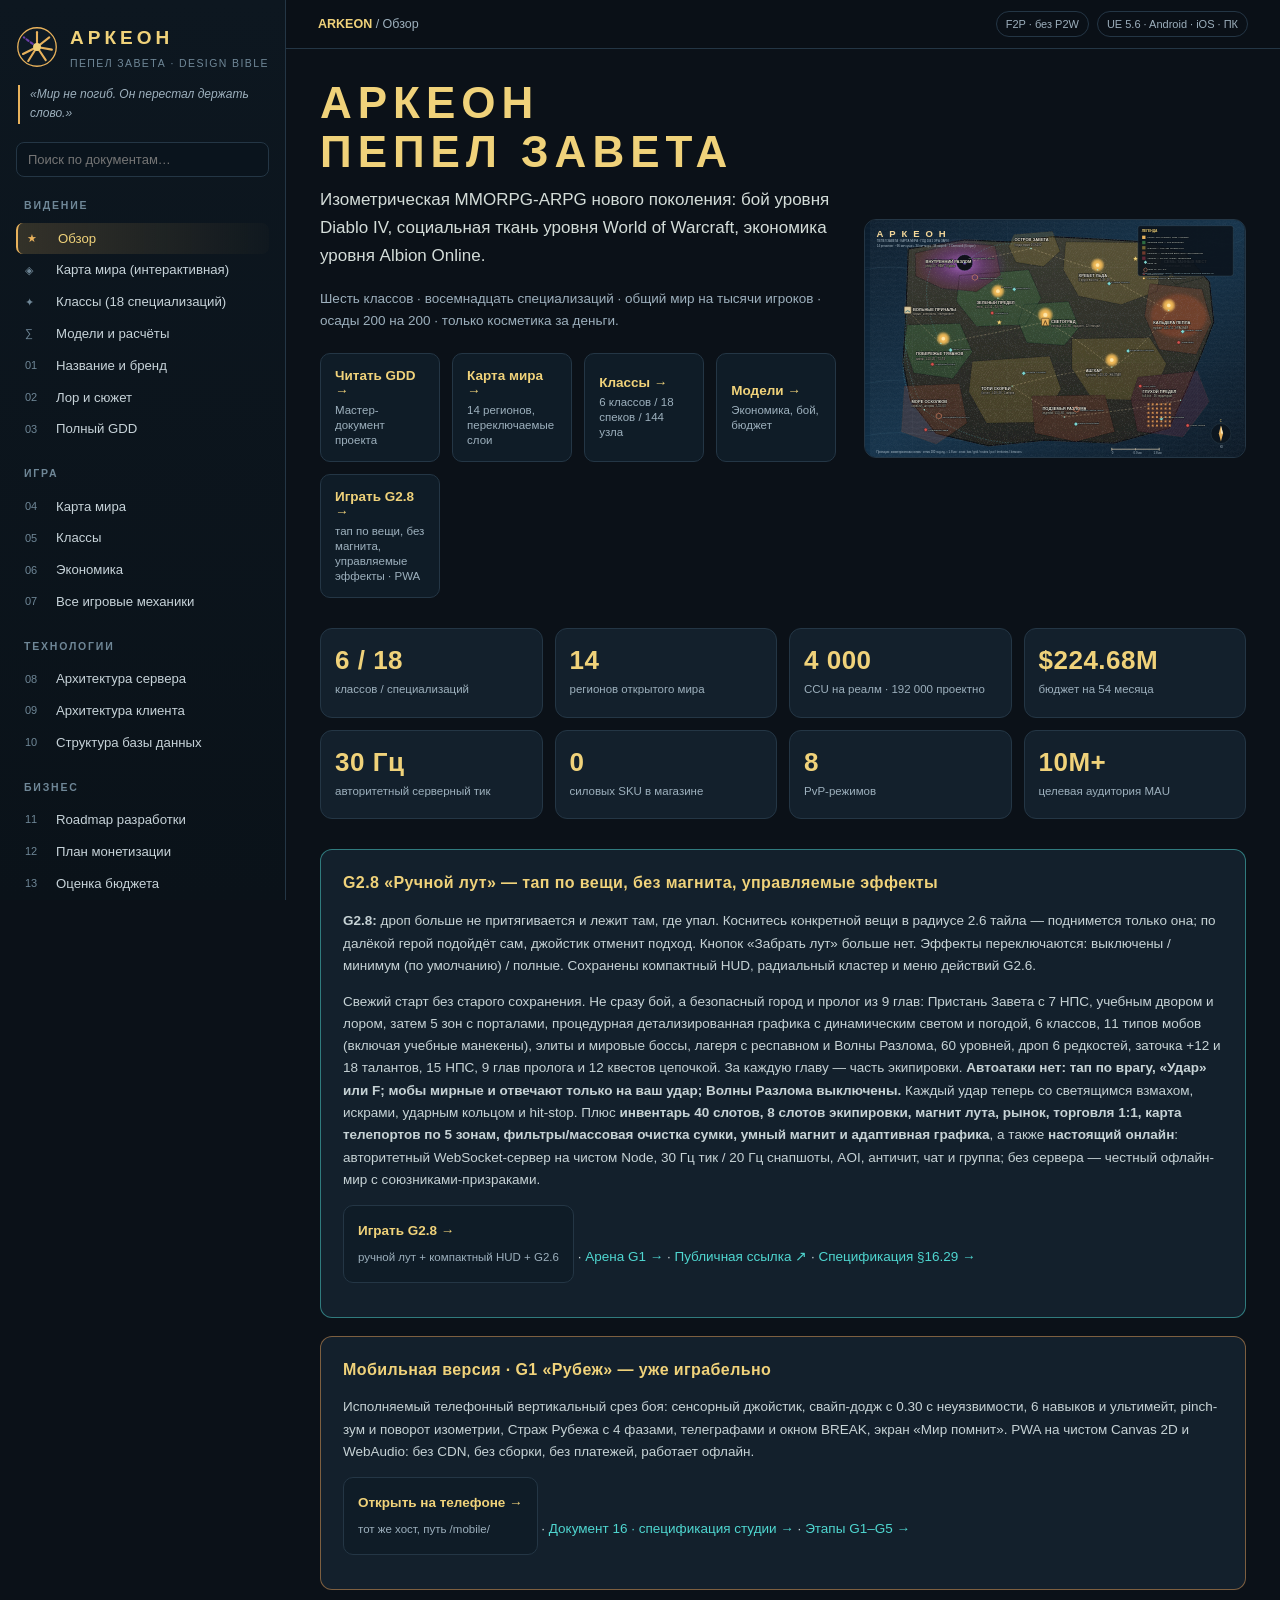
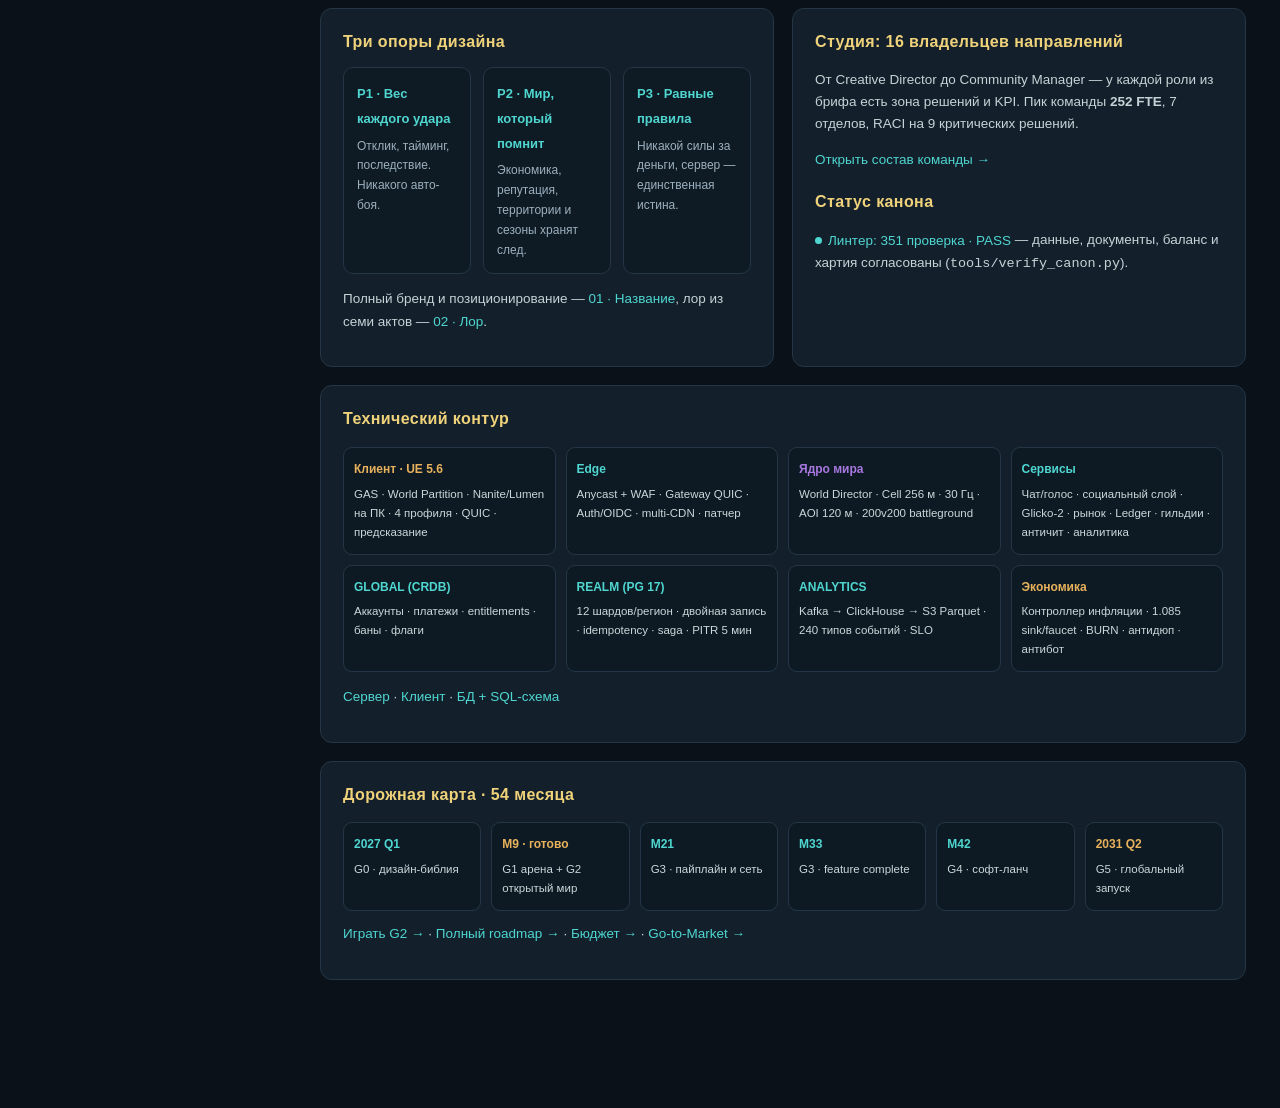
==== commit d6fc8ecb: "G2.8: ручной подбор одного предмета тапом, без магнита, управляемые эффекты - tapTarget() различает " ====
--- a/index.html
+++ b/index.html
@@ -307,7 +307,7 @@
         <button class="launch" onclick="go('map')"><b>Карта мира →</b><span>14 регионов, переключаемые слои</span></button>
         <button class="launch" onclick="go('classes')"><b>Классы →</b><span>6 классов / 18 спеков / 144 узла</span></button>
         <button class="launch" onclick="go('models')"><b>Модели →</b><span>Экономика, бой, бюджет</span></button>
-        <button class="launch" onclick="location.href='mobile/index.html'"><b>Играть G2.7 →</b><span>компактный HUD, радиальный кластер боя, одно меню · PWA</span></button>
+        <button class="launch" onclick="location.href='mobile/index.html'"><b>Играть G2.8 →</b><span>тап по вещи, без магнита, управляемые эффекты · PWA</span></button>
       </div>
     </div>
     <div class="mapwrap" id="miniMap" style="max-height:330px;overflow:hidden"><div class="loader">Карта…</div></div>
@@ -325,10 +325,10 @@
   </div>
 
   <div class="card" style="border-color:rgba(79,214,208,.5)">
-    <h3>G2.7 «Компактный HUD» — радиальный бой, контекст и одно меню</h3>
-    <p><b>G2.7:</b> 15 разбросанных кнопок тулбара заменены одним bottom-sheet с тремя вкладками; большая кнопка «Удар» окружена шестью навыками, ультом и доджем; «Взаим.» и «Забрать лут» появляются только по контексту; все цели ≥44 dp, есть раскладка ландшафта и режим левши. Движок и меню действий G2.6 сохранены.</p>
+    <h3>G2.8 «Ручной лут» — тап по вещи, без магнита, управляемые эффекты</h3>
+    <p><b>G2.8:</b> дроп больше не притягивается и лежит там, где упал. Коснитесь конкретной вещи в радиусе 2.6 тайла — поднимется только она; по далёкой герой подойдёт сам, джойстик отменит подход. Кнопок «Забрать лут» больше нет. Эффекты переключаются: выключены / минимум (по умолчанию) / полные. Сохранены компактный HUD, радиальный кластер и меню действий G2.6.</p>
     <p>Свежий старт без старого сохранения. Не сразу бой, а безопасный город и пролог из 9 глав: Пристань Завета с 7 НПС, учебным двором и лором, затем 5 зон с порталами, процедурная детализированная графика с динамическим светом и погодой, 6 классов, 11 типов мобов (включая учебные манекены), элиты и мировые боссы, лагеря с респавном и Волны Разлома, 60 уровней, дроп 6 редкостей, заточка +12 и 18 талантов, 15 НПС, 9 глав пролога и 12 квестов цепочкой. За каждую главу — часть экипировки. <b>Автоатаки нет: тап по врагу, «Удар» или F; мобы мирные и отвечают только на ваш удар; Волны Разлома выключены.</b> Каждый удар теперь со светящимся взмахом, искрами, ударным кольцом и hit-stop.  Плюс <b>инвентарь 40 слотов, 8 слотов экипировки, магнит лута, рынок, торговля 1:1, карта телепортов по 5 зонам, фильтры/массовая очистка сумки, умный магнит и адаптивная графика</b>, а также <b>настоящий онлайн</b>: авторитетный WebSocket-сервер на чистом Node, 30 Гц тик / 20 Гц снапшоты, AOI, античит, чат и группа; без сервера — честный офлайн-мир с союзниками-призраками.</p>
-    <p style="margin-top:12px"><a href="mobile/index.html" class="launch" style="display:inline-block;text-decoration:none"><b>Играть G2.7 →</b><span>компактный HUD + действия с предметом G2.6</span></a> · <a href="mobile/g1.html">Арена G1 →</a> · <a href="https://reshet21.github.io/Mmorpg-arpg/mobile/" target="_blank" rel="noopener">Публичная ссылка ↗</a> · <a href="#16-mobile.md" onclick="go('16-mobile.md');return false">Спецификация §16.28 →</a></p>
+    <p style="margin-top:12px"><a href="mobile/index.html" class="launch" style="display:inline-block;text-decoration:none"><b>Играть G2.8 →</b><span>ручной лут + компактный HUD + G2.6</span></a> · <a href="mobile/g1.html">Арена G1 →</a> · <a href="https://reshet21.github.io/Mmorpg-arpg/mobile/" target="_blank" rel="noopener">Публичная ссылка ↗</a> · <a href="#16-mobile.md" onclick="go('16-mobile.md');return false">Спецификация §16.29 →</a></p>
   </div>
 
   <div class="card" style="border-color:rgba(255,170,90,.45)">
@@ -350,7 +350,7 @@
       <p>От Creative Director до Community Manager — у каждой роли из брифа есть зона решений и KPI. Пик команды <b>252 FTE</b>, 7 отделов, RACI на 9 критических решений.</p>
       <p><a href="#14-team.md" onclick="go('14-team.md');return false">Открыть состав команды →</a></p>
       <h3 style="margin-top:18px">Статус канона</h3>
-      <p><span class="status"><i></i> Линтер: 340 проверок · PASS</span> — данные, документы, баланс и хартия согласованы (<code>tools/verify_canon.py</code>).</p>
+      <p><span class="status"><i></i> Линтер: 351 проверка · PASS</span> — данные, документы, баланс и хартия согласованы (<code>tools/verify_canon.py</code>).</p>
     </div>
   </div>
 
@@ -459,7 +459,7 @@
     <div class="kpi"><b>PASS</b><span>PI 98.79–100.43 за 30 дней</span></div>
     <div class="kpi"><b>PASS</b><span>sink/faucet 1.028–1.089</span></div>
     <div class="kpi"><b>PASS</b><span>DPS-разброс ±1.78%</span></div>
-    <div class="kpi"><b>PASS</b><span>340/340 проверок канона</span></div>
+    <div class="kpi"><b>PASS</b><span>351/351 проверок канона</span></div>
   </div>
   <div class="charts">
     <div class="chart" id="ecochart"><div class="loader">…</div></div>
